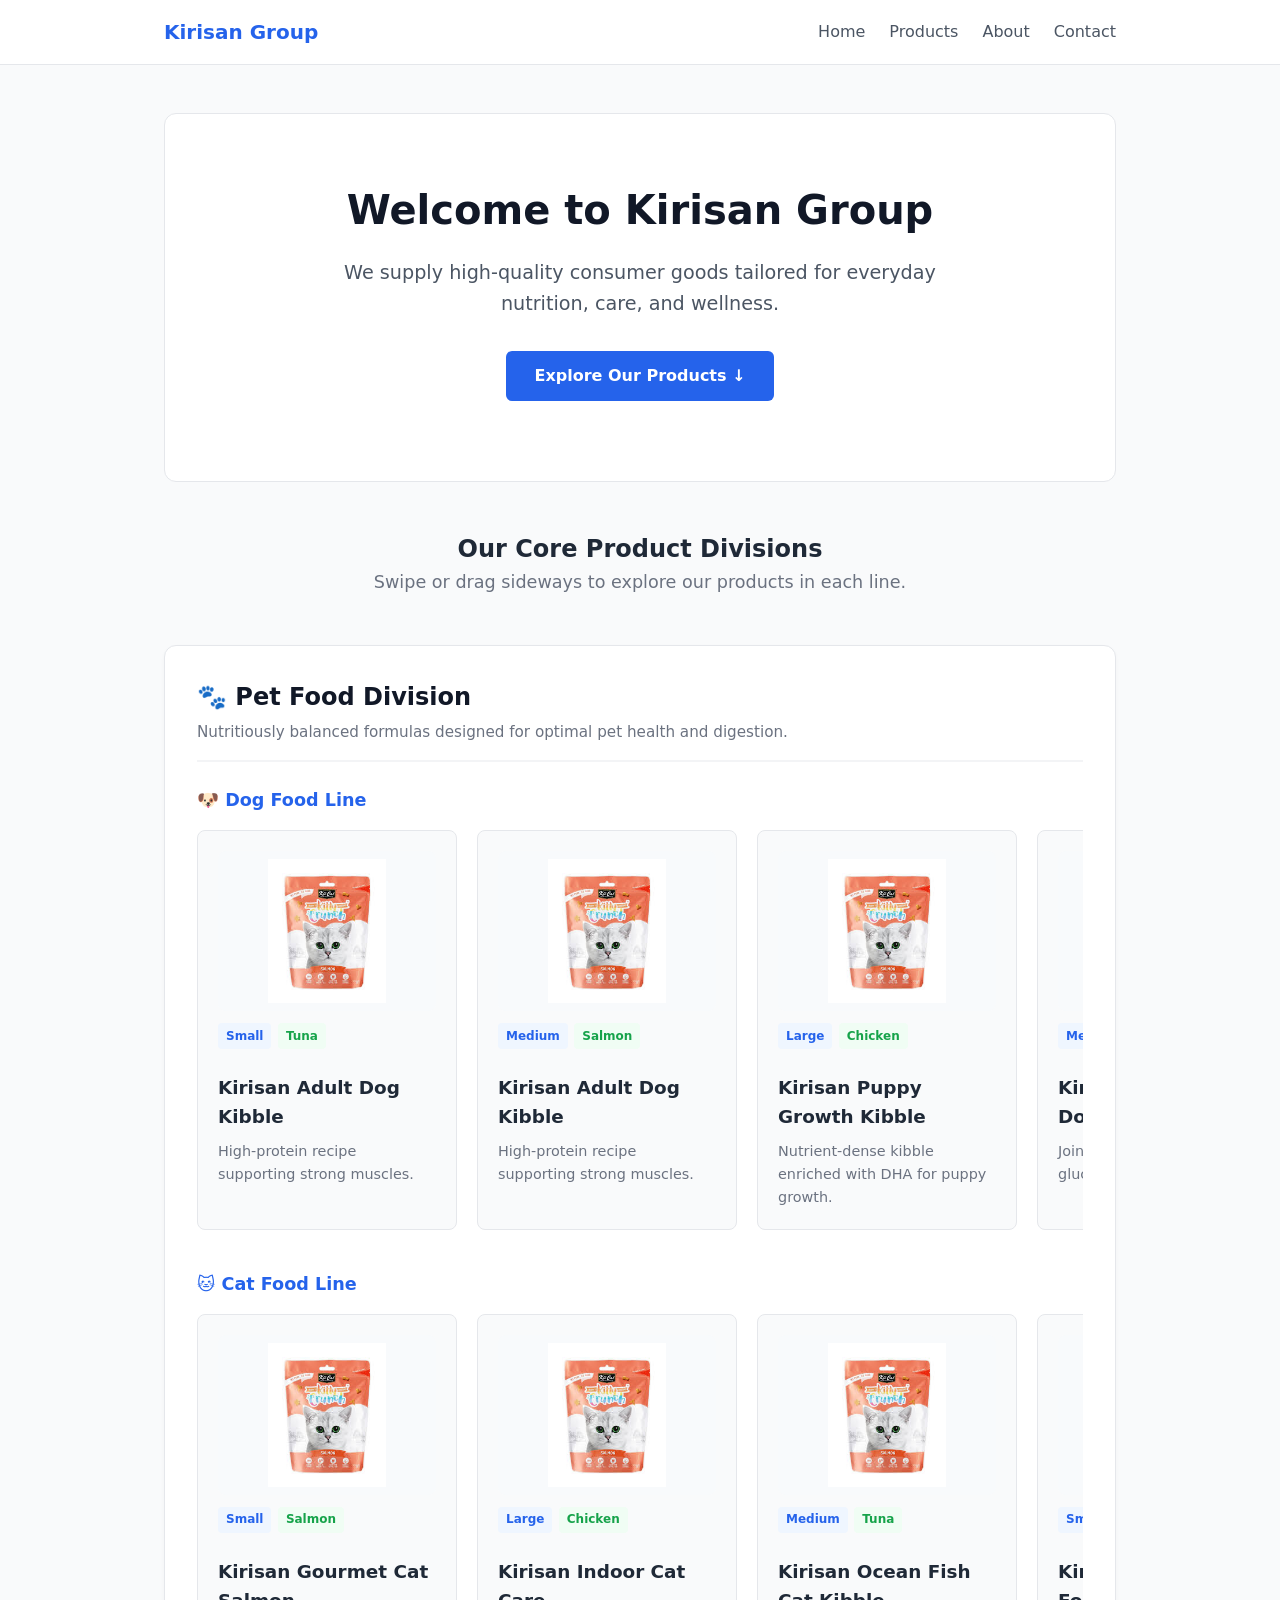
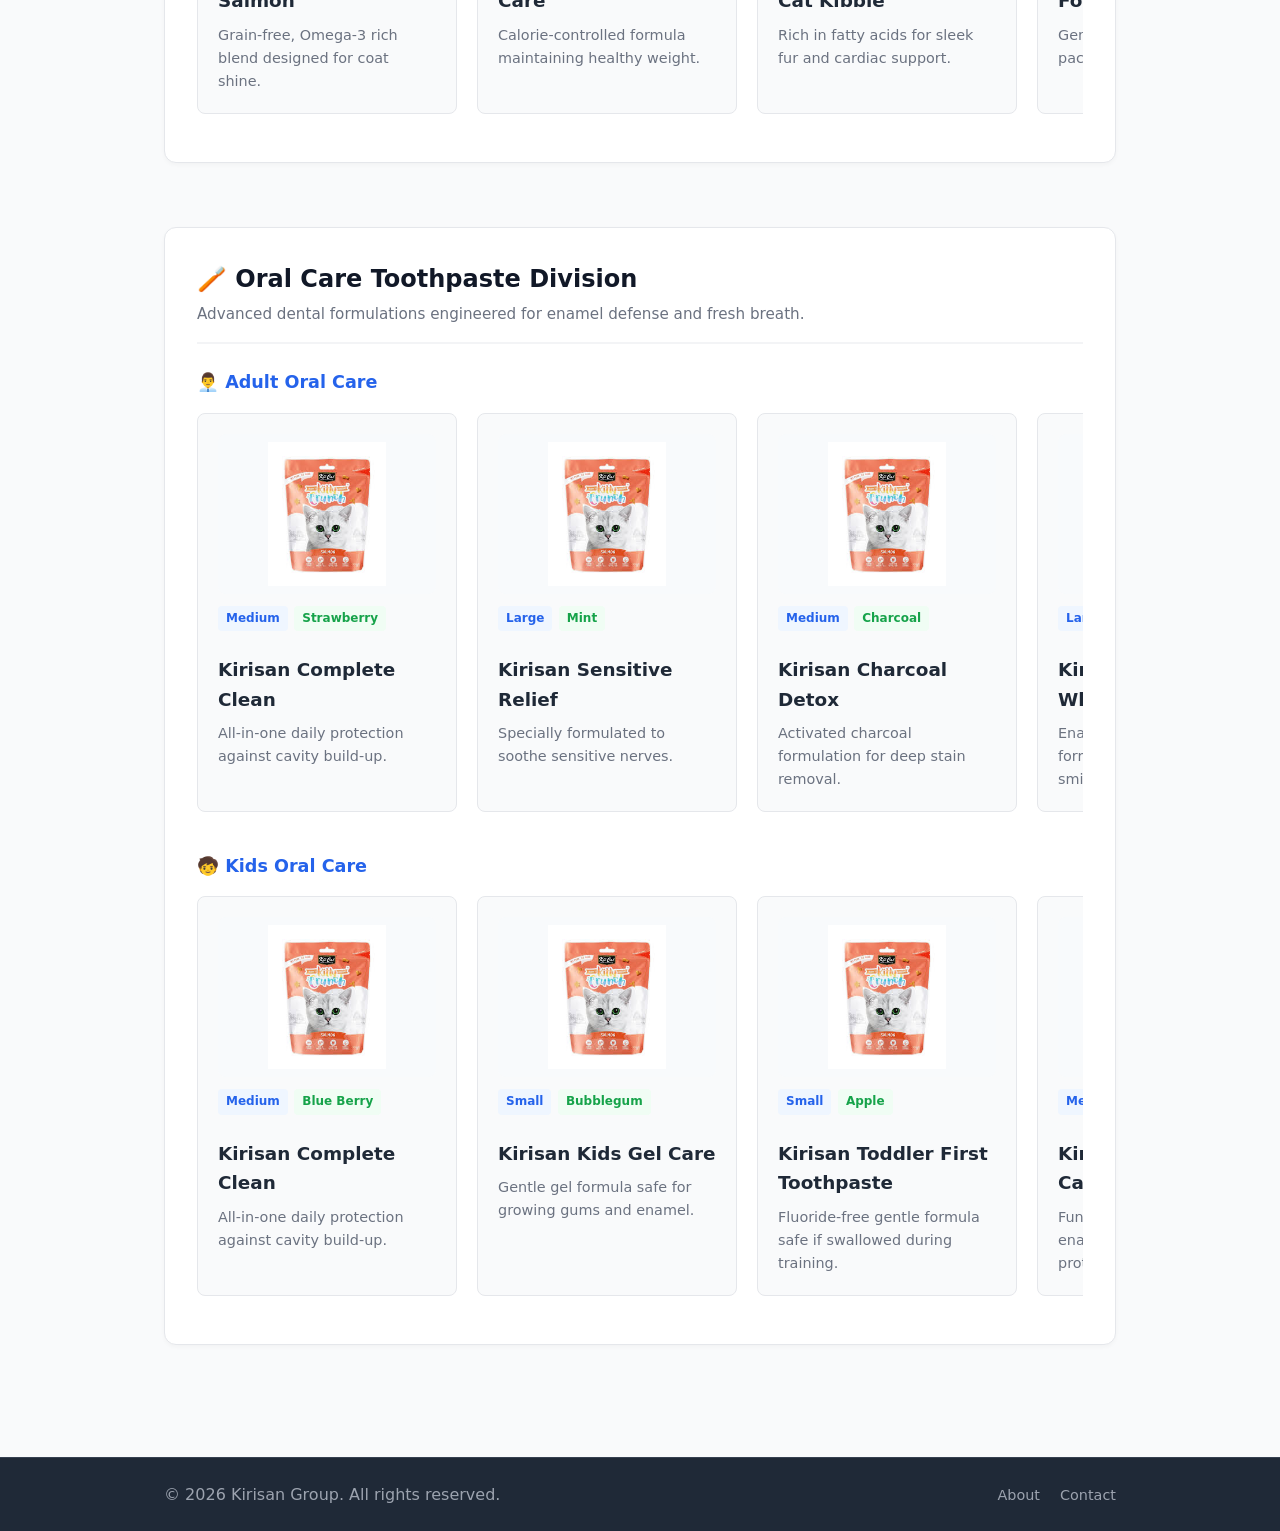
==== index.html @ 38ebc6d1 "first commit" ====
<!DOCTYPE html>
<html lang="en">
<head>
  <meta charset="UTF-8">
  <meta name="viewport" content="width=device-width, initial-scale=1.0">
  <title>Kirisan Group - Home & Products</title>
  <link rel="stylesheet" href="css/style.css">
  <script src="js/script.js" defer></script>
</head>
<body>
  <!-- Navbar Component -->
  <header class="site-header" id="navbar-component"></header>

  <main class="content">
    <!-- HERO SECTION -->
    <section id="home" class="hero-section">
      <h1>Welcome to Kirisan Group</h1>
      <p>We supply high-quality consumer goods tailored for everyday nutrition, care, and wellness.</p>
      <a href="#products" class="btn">Explore Our Products ↓</a>
    </section>

    <!-- PRODUCTS SECTION -->
    <section id="products" class="products-section">
      <div class="page-intro">
        <h2>Our Core Product Divisions</h2>
        <p>Swipe or drag sideways to explore our products in each line.</p>
      </div>

      <!-- DIVISION 1: PET FOOD -->
      <section class="product-category">
        <div class="category-header">
          <h2>🐾 Pet Food Division</h2>
          <p>Nutritiously balanced formulas designed for optimal pet health and digestion.</p>
        </div>

        <h3 class="subcategory-title">🐶 Dog Food Line</h3>
        <div class="product-grid scroll-x" id="dog-products"></div>

        <h3 class="subcategory-title">🐱 Cat Food Line</h3>
        <div class="product-grid scroll-x" id="cat-products"></div>
      </section>

      <!-- DIVISION 2: TOOTHPASTE -->
      <section class="product-category">
        <div class="category-header">
          <h2>🪥 Oral Care Toothpaste Division</h2>
          <p>Advanced dental formulations engineered for enamel defense and fresh breath.</p>
        </div>

        <h3 class="subcategory-title">👨‍💼 Adult Oral Care</h3>
        <div class="product-grid scroll-x" id="adult-toothpaste-products"></div>

        <h3 class="subcategory-title">🧒 Kids Oral Care</h3>
        <div class="product-grid scroll-x" id="child-toothpaste-products"></div>
      </section>
    </section>
  </main>

  <!-- Footer Component -->
  <footer class="site-footer" id="footer-component"></footer>
</body>
</html>
---- css/style.css ----
/* --- GLOBAL RESETS & LAYOUT --- */
* {
  box-sizing: border-box;
  margin: 0;
  padding: 0;
}

body {
  font-family: system-ui, -apple-system, BlinkMacSystemFont, 'Segoe UI', Roboto, sans-serif;
  line-height: 1.6;
  color: #1f2937;
  background-color: #f9fafb;
  display: flex;
  flex-direction: column;
  min-height: 100vh;
}

.content {
  flex: 1;
  max-width: 1000px;
  width: 100%;
  margin: 0 auto;
  padding: 3rem 1.5rem;
}

/* --- HEADER & NAVBAR --- */
.site-header {
  background-color: #ffffff;
  border-bottom: 1px solid #e5e7eb;
  position: sticky;
  top: 0;
  z-index: 1000;
}

.navbar {
  max-width: 1000px;
  margin: 0 auto;
  display: flex;
  justify-content: space-between;
  align-items: center;
  padding: 1rem 1.5rem;
  position: relative;
}

.logo {
  font-size: 1.25rem;
  font-weight: 700;
  color: #2563eb;
  text-decoration: none;
}

.nav-links {
  display: flex;
  list-style: none;
  gap: 1.5rem;
}

.nav-links a {
  text-decoration: none;
  color: #4b5563;
  font-weight: 500;
  transition: color 0.2s;
}

.nav-links a:hover,
.nav-links a.active {
  color: #2563eb;
}

.mobile-toggle {
  display: none;
  background: none;
  border: none;
  font-size: 1.5rem;
  cursor: pointer;
}

/* --- PAGE INTRO --- */
.page-intro {
  text-align: center;
  margin-bottom: 3rem;
}

.page-intro h1 {
  font-size: 2.25rem;
  margin-bottom: 0.5rem;
  color: #111827;
}

.page-intro p {
  color: #6b7280;
  font-size: 1.1rem;
}

/* --- SEPARATE PRODUCT SECTIONS --- */
.product-category {
  margin-bottom: 4rem;
  background: #ffffff;
  border: 1px solid #e5e7eb;
  border-radius: 12px;
  padding: 2rem;
  box-shadow: 0 2px 4px rgba(0, 0, 0, 0.03);
}

.category-header {
  border-bottom: 2px solid #f3f4f6;
  padding-bottom: 1rem;
  margin-bottom: 1.5rem;
}

.category-header h2 {
  font-size: 1.5rem;
  color: #111827;
  margin-bottom: 0.25rem;
}

.category-header p {
  color: #6b7280;
  font-size: 0.95rem;
}

/* --- GRID INSIDE EACH SECTION --- */
.product-grid {
  display: grid;
  grid-template-columns: repeat(auto-fit, minmax(240px, 1fr));
  gap: 1.5rem;
}

.product-card {
  background-color: #f9fafb;
  border: 1px solid #e5e7eb;
  border-radius: 8px;
  padding: 1.5rem;
  transition: transform 0.2s, border-color 0.2s;
}

.product-card:hover {
  transform: translateY(-3px);
  border-color: #2563eb;
}

.badge {
  display: inline-block;
  background-color: #eff6ff;
  color: #2563eb;
  font-size: 0.75rem;
  font-weight: 600;
  padding: 0.2rem 0.5rem;
  border-radius: 4px;
  margin-bottom: 0.75rem;
}

.product-card h3 {
  font-size: 1.15rem;
  margin-bottom: 0.5rem;
  color: #1f2937;
}

.product-card p {
  color: #6b7280;
  font-size: 0.9rem;
}

/* --- FOOTER --- */
.site-footer {
  background-color: #1f2937;
  color: #9ca3af;
  padding: 1.5rem 0;
  border-top: 1px solid #374151;
}

.footer-container {
  max-width: 1000px;
  margin: 0 auto;
  padding: 0 1.5rem;
  display: flex;
  justify-content: space-between;
  align-items: center;
  flex-wrap: wrap;
  gap: 1rem;
}

.footer-links {
  display: flex;
  list-style: none;
  gap: 1.25rem;
}

.footer-links a {
  color: #9ca3af;
  text-decoration: none;
  font-size: 0.9rem;
  transition: color 0.2s;
}

.footer-links a:hover {
  color: #ffffff;
}

/* --- RESPONSIVE MEDIA QUERIES --- */
@media (max-width: 600px) {
  .mobile-toggle {
    display: block;
  }

  .nav-links {
    display: none;
    flex-direction: column;
    position: absolute;
    top: 100%;
    left: 0;
    width: 100%;
    background-color: #ffffff;
    padding: 1rem 1.5rem;
    border-bottom: 1px solid #e5e7eb;
  }

  .nav-links.active {
    display: flex;
  }

  .footer-container {
    flex-direction: column;
    text-align: center;
  }
}

/* Sub-category Title */
.subcategory-title {
  font-size: 1.1rem;
  color: #2563eb;
  margin: 1.5rem 0 1rem 0;
  display: flex;
  align-items: center;
  gap: 0.5rem;
}

/* Horizontal Side-Scrolling Container */
.product-grid.scroll-x {
  display: flex;
  overflow-x: auto;
  gap: 1.25rem;
  padding-bottom: 1rem; /* Space for scrollbar */
  scroll-snap-type: x mandatory;
  -webkit-overflow-scrolling: touch; /* Smooth inertia scrolling on iOS */
}

/* Fixed Width for Scrollable Cards */
.product-grid.scroll-x .product-card {
  flex: 0 0 260px; /* Prevents cards from shrinking */
  scroll-snap-align: start;
  background-color: #f9fafb;
  border: 1px solid #e5e7eb;
  border-radius: 8px;
  padding: 1.25rem;
  transition: border-color 0.2s, transform 0.2s;
}

.product-grid.scroll-x .product-card:hover {
  border-color: #2563eb;
  transform: translateY(-2px);
}

/* Custom Styled Scrollbar */
.product-grid.scroll-x::-webkit-scrollbar {
  height: 6px;
}

.product-grid.scroll-x::-webkit-scrollbar-track {
  background: #f1f5f9;
  border-radius: 10px;
}

.product-grid.scroll-x::-webkit-scrollbar-thumb {
  background: #cbd5e1;
  border-radius: 10px;
}

.product-grid.scroll-x::-webkit-scrollbar-thumb:hover {
  background: #94a3b8;
}

/* Indicate grab cursor on scrollable containers */
.product-grid.scroll-x {
  cursor: grab;
  user-select: none; /* Prevents text selection while dragging */
}

/* Change cursor and temporarily disable snap alignment while actively dragging */
.product-grid.scroll-x.dragging {
  cursor: grabbing;
  scroll-snap-type: none; /* Smooth drag feeling without fighting snap points */
  scroll-behavior: auto;
}

/* Enable Smooth Scrolling for #anchor links */
html {
  scroll-behavior: smooth;
}

/* Hero Section Styling */
.hero-section {
  text-align: center;
  padding: 4rem 1rem 5rem 1rem;
  background: #ffffff;
  border: 1px solid #e5e7eb;
  border-radius: 12px;
  margin-bottom: 3rem;
}

.hero-section h1 {
  font-size: 2.5rem;
  color: #111827;
  margin-bottom: 1rem;
}

.hero-section p {
  font-size: 1.2rem;
  color: #4b5563;
  max-width: 600px;
  margin: 0 auto 2rem auto;
}

.btn {
  display: inline-block;
  background-color: #2563eb;
  color: white;
  padding: 0.75rem 1.75rem;
  border-radius: 6px;
  text-decoration: none;
  font-weight: 600;
  transition: background-color 0.2s;
}

.btn:hover {
  background-color: #1d4ed8;
}

/* Card Boxes for About & Contact pages */
.about-card, .contact-info-card {
  background: #ffffff;
  border: 1px solid #e5e7eb;
  border-radius: 10px;
  padding: 2rem;
  max-width: 700px;
  margin: 0 auto;
}

/* Meta tag wrapper for size & flavour */
.meta-tags {
  display: flex;
  gap: 0.4rem;
  margin-bottom: 0.75rem;
}

.size-badge {
  background-color: #eff6ff;
  color: #2563eb;
  text-transform: capitalize;
}

.flavour-badge {
  background-color: #f0fdf4;
  color: #16a34a;
  text-transform: capitalize;
}

/* Product Image Card Styling */
.product-image {
  width: 100%;
  height: 160px;
  background-color: #f8fafc;
  border-radius: 8px;
  overflow: hidden;
  margin-bottom: 0.75rem;
  display: flex;
  align-items: center;
  justify-content: center;
}

.product-image img {
  width: 100%;
  height: 100%;
  object-fit: contain; /* Prevents stretching and crops nicely */
  padding: 0.5rem;
  transition: transform 0.2s ease;
}

.product-card:hover .product-image img {
  transform: scale(1.05); /* Smooth subtle zoom on card hover */
}
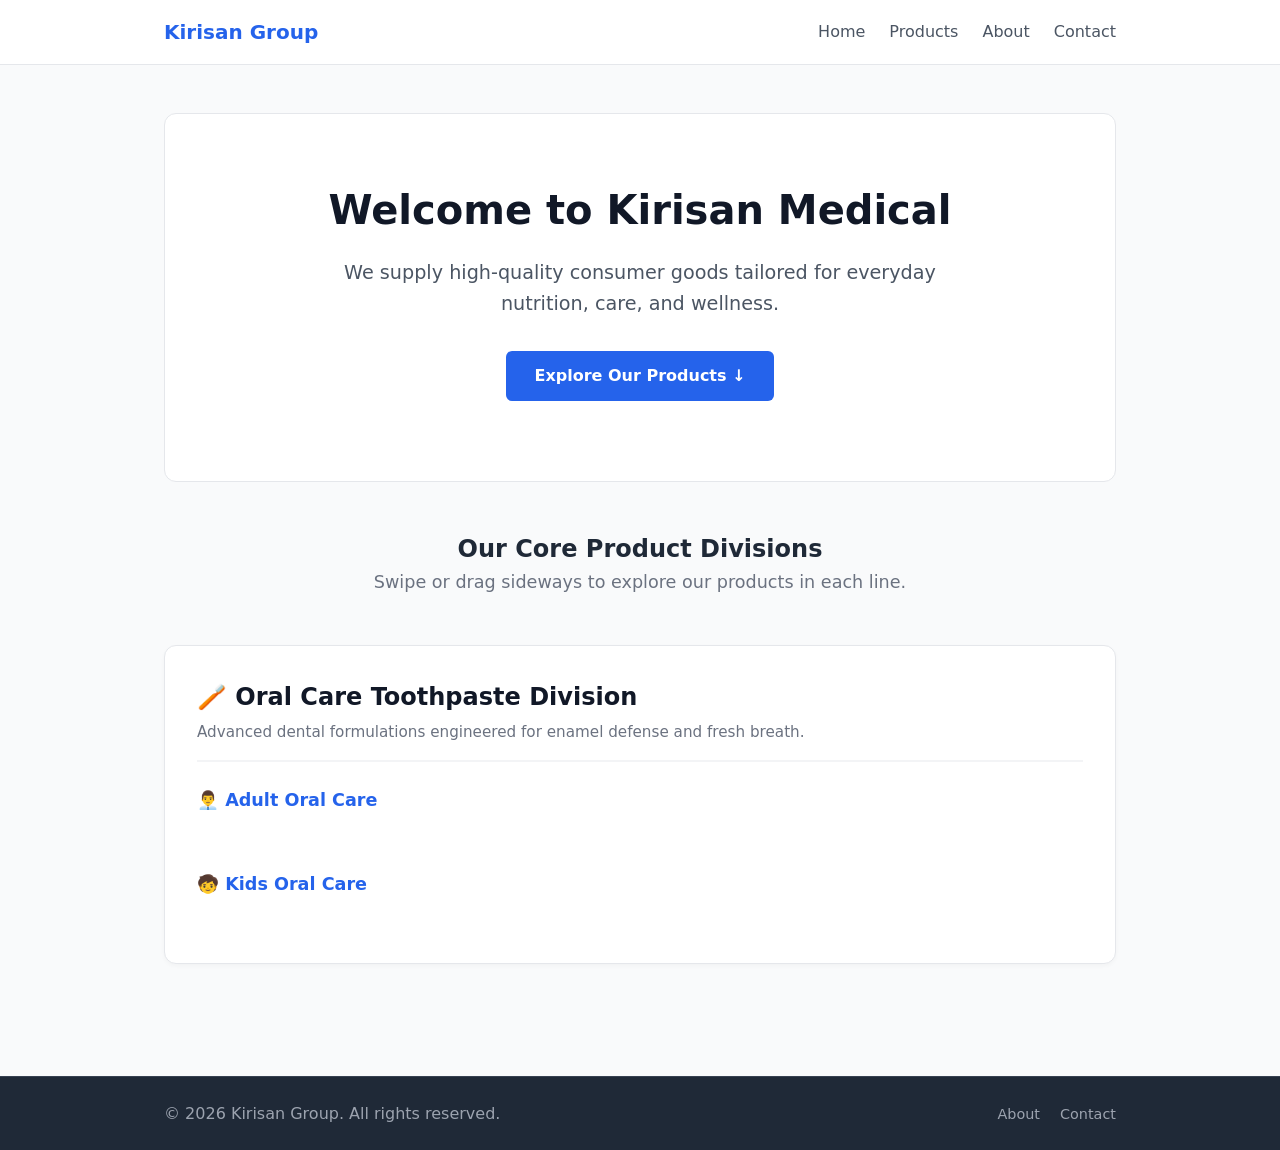
==== commit 3d8fac3f: "2" ====
--- a/index.html
+++ b/index.html
@@ -3,7 +3,7 @@
 <head>
   <meta charset="UTF-8">
   <meta name="viewport" content="width=device-width, initial-scale=1.0">
-  <title>Kirisan Group - Home & Products</title>
+  <title>Kirisan Medical - Home & Products</title>
   <link rel="stylesheet" href="css/style.css">
   <script src="js/script.js" defer></script>
 </head>
@@ -14,7 +14,7 @@
   <main class="content">
     <!-- HERO SECTION -->
     <section id="home" class="hero-section">
-      <h1>Welcome to Kirisan Group</h1>
+      <h1>Welcome to Kirisan Medical</h1>
       <p>We supply high-quality consumer goods tailored for everyday nutrition, care, and wellness.</p>
       <a href="#products" class="btn">Explore Our Products ↓</a>
     </section>
@@ -25,20 +25,6 @@
         <h2>Our Core Product Divisions</h2>
         <p>Swipe or drag sideways to explore our products in each line.</p>
       </div>
-
-      <!-- DIVISION 1: PET FOOD -->
-      <section class="product-category">
-        <div class="category-header">
-          <h2>🐾 Pet Food Division</h2>
-          <p>Nutritiously balanced formulas designed for optimal pet health and digestion.</p>
-        </div>
-
-        <h3 class="subcategory-title">🐶 Dog Food Line</h3>
-        <div class="product-grid scroll-x" id="dog-products"></div>
-
-        <h3 class="subcategory-title">🐱 Cat Food Line</h3>
-        <div class="product-grid scroll-x" id="cat-products"></div>
-      </section>
 
       <!-- DIVISION 2: TOOTHPASTE -->
       <section class="product-category">
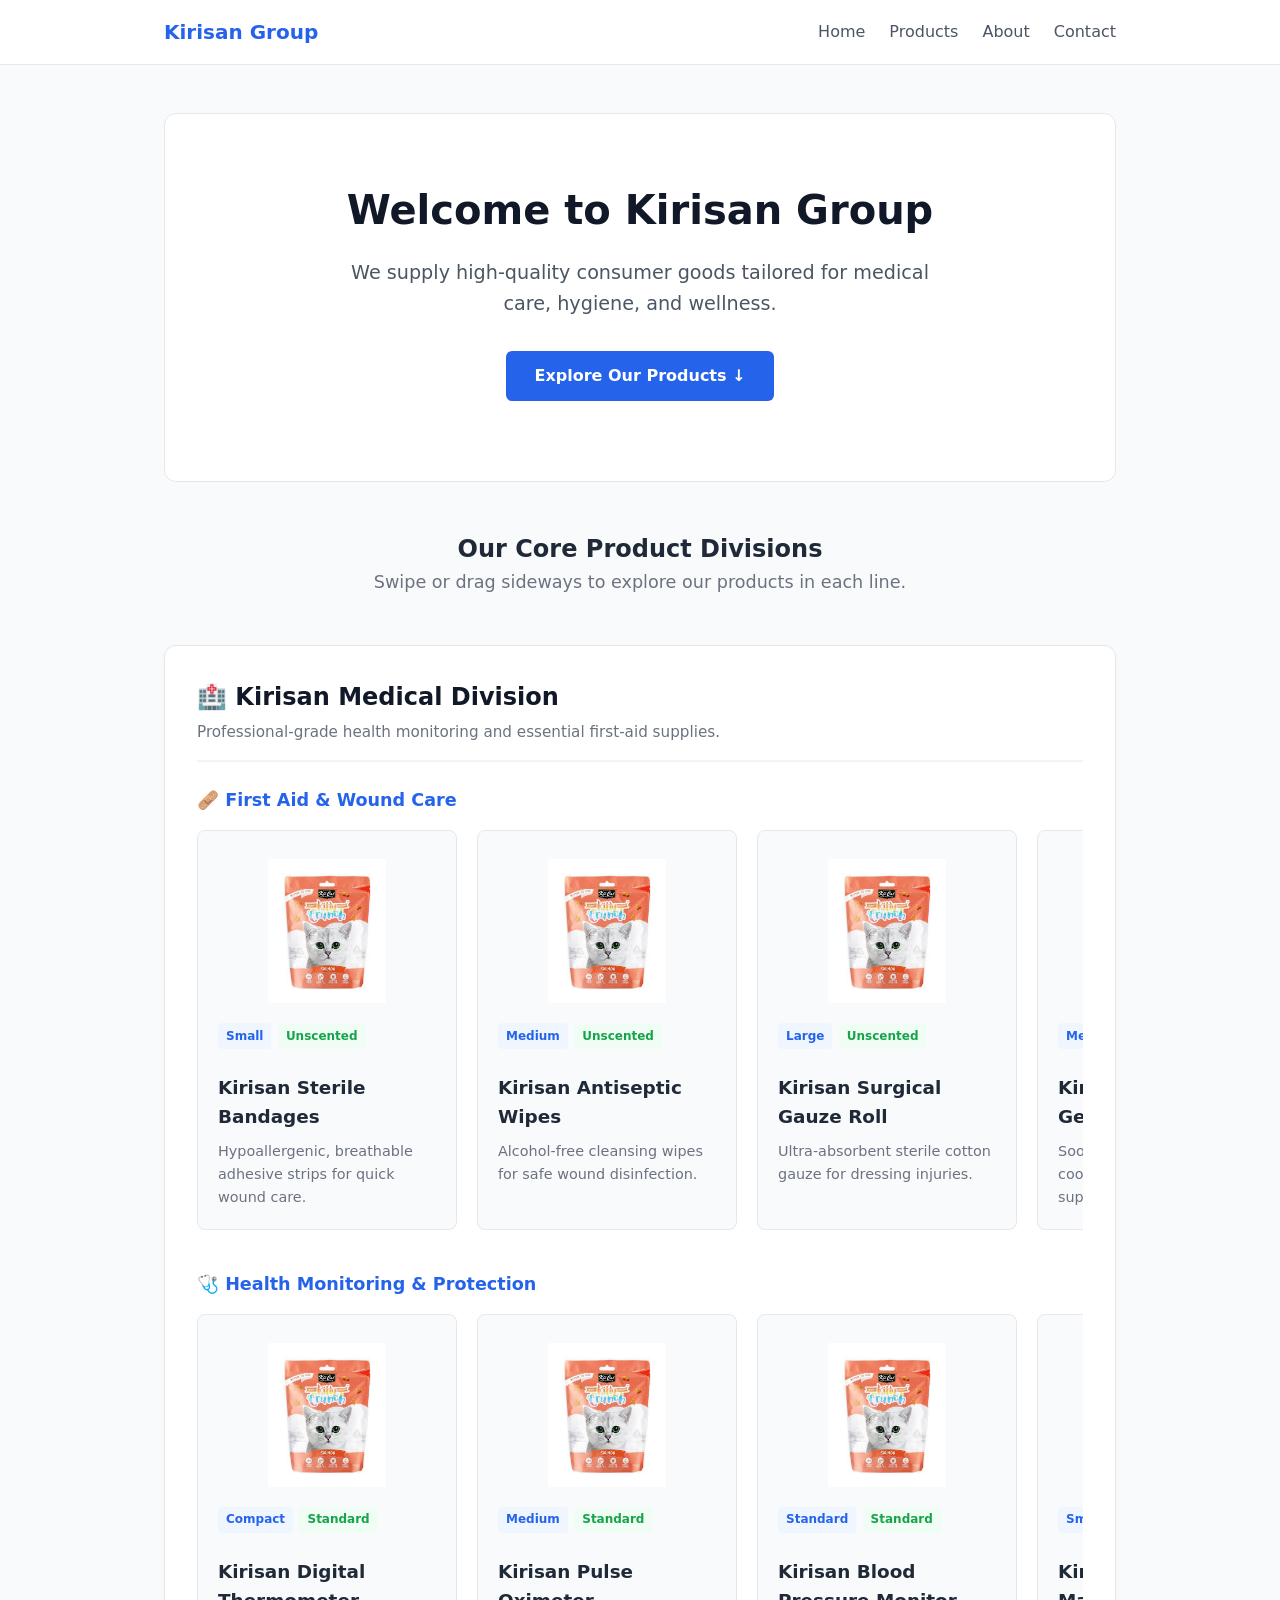
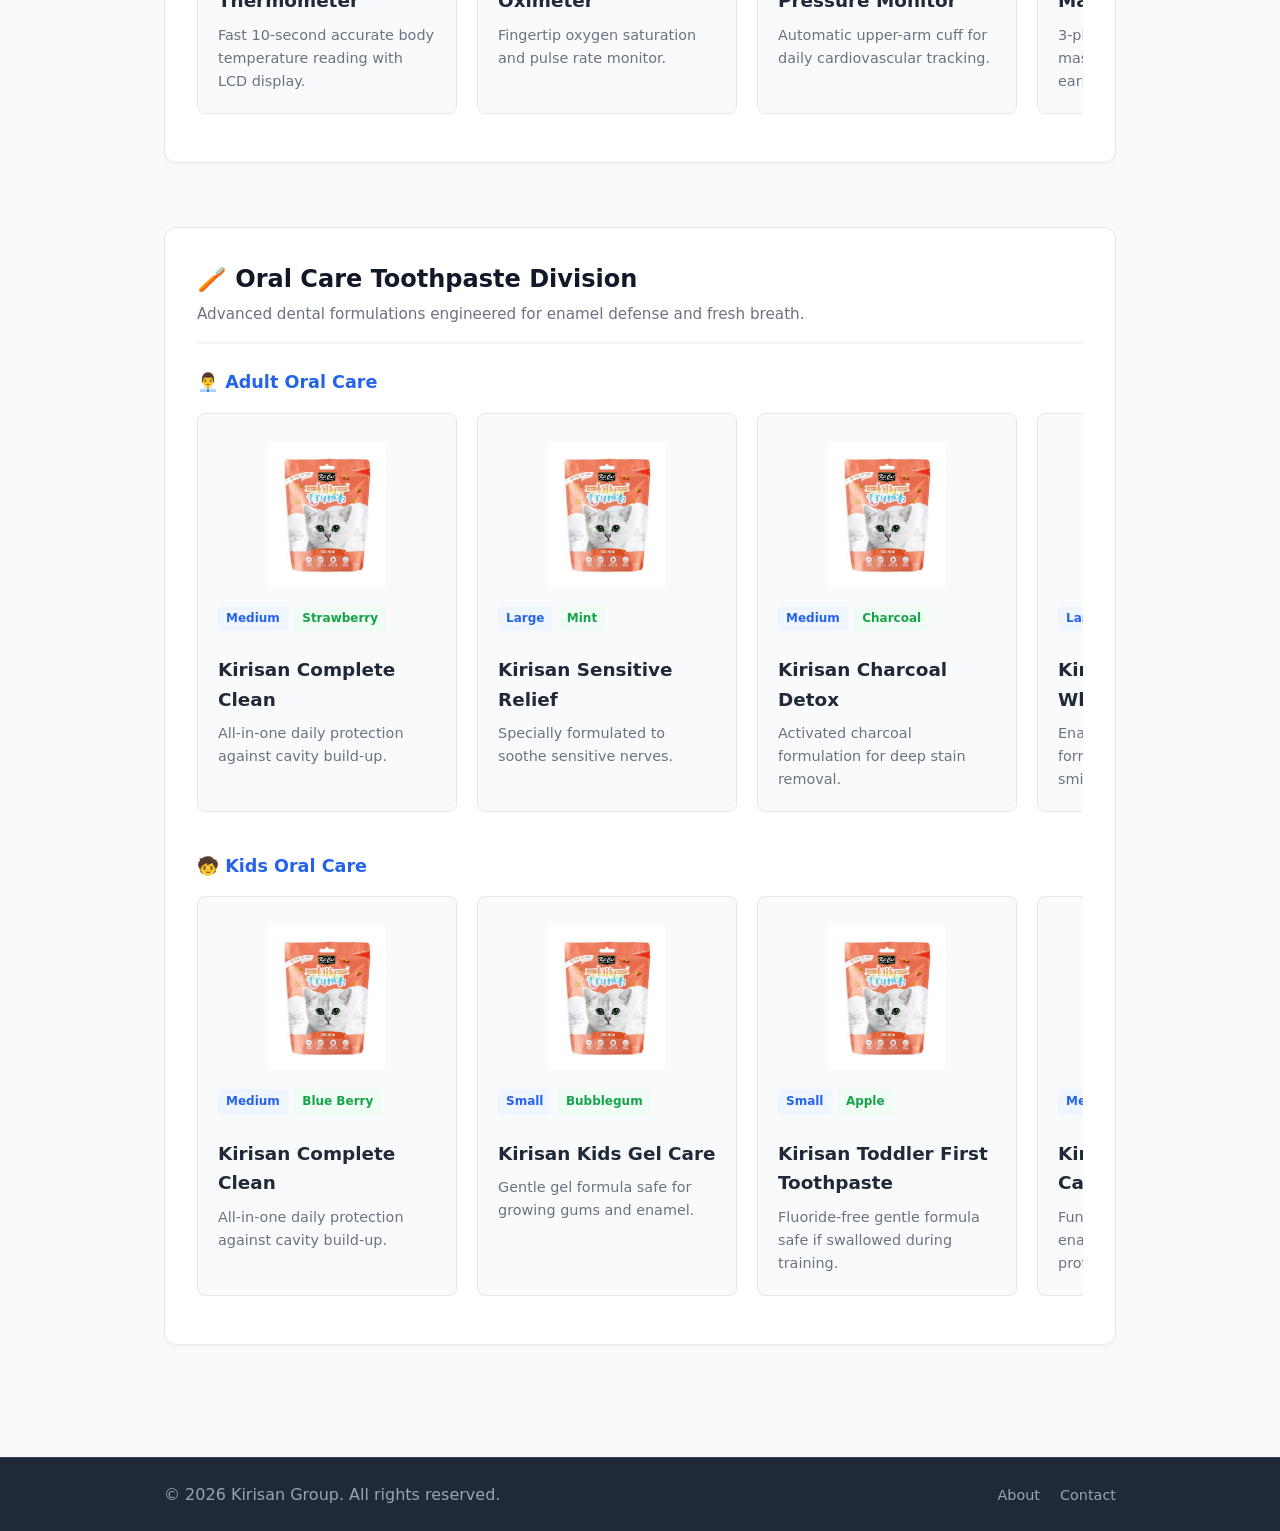
==== commit 6093166b: "deleted pet food section" ====
--- a/index.html
+++ b/index.html
@@ -3,7 +3,7 @@
 <head>
   <meta charset="UTF-8">
   <meta name="viewport" content="width=device-width, initial-scale=1.0">
-  <title>Kirisan Medical - Home & Products</title>
+  <title>Kirisan Group - Home & Products</title>
   <link rel="stylesheet" href="css/style.css">
   <script src="js/script.js" defer></script>
 </head>
@@ -14,8 +14,8 @@
   <main class="content">
     <!-- HERO SECTION -->
     <section id="home" class="hero-section">
-      <h1>Welcome to Kirisan Medical</h1>
-      <p>We supply high-quality consumer goods tailored for everyday nutrition, care, and wellness.</p>
+      <h1>Welcome to Kirisan Group</h1>
+      <p>We supply high-quality consumer goods tailored for medical care, hygiene, and wellness.</p>
       <a href="#products" class="btn">Explore Our Products ↓</a>
     </section>
 
@@ -25,6 +25,20 @@
         <h2>Our Core Product Divisions</h2>
         <p>Swipe or drag sideways to explore our products in each line.</p>
       </div>
+
+      <!-- DIVISION 1: KIRISAN MEDICAL -->
+      <section class="product-category">
+        <div class="category-header">
+          <h2>🏥 Kirisan Medical Division</h2>
+          <p>Professional-grade health monitoring and essential first-aid supplies.</p>
+        </div>
+
+        <h3 class="subcategory-title">🩹 First Aid & Wound Care</h3>
+        <div class="product-grid scroll-x" id="first-aid-products"></div>
+
+        <h3 class="subcategory-title">🩺 Health Monitoring & Protection</h3>
+        <div class="product-grid scroll-x" id="monitoring-products"></div>
+      </section>
 
       <!-- DIVISION 2: TOOTHPASTE -->
       <section class="product-category">
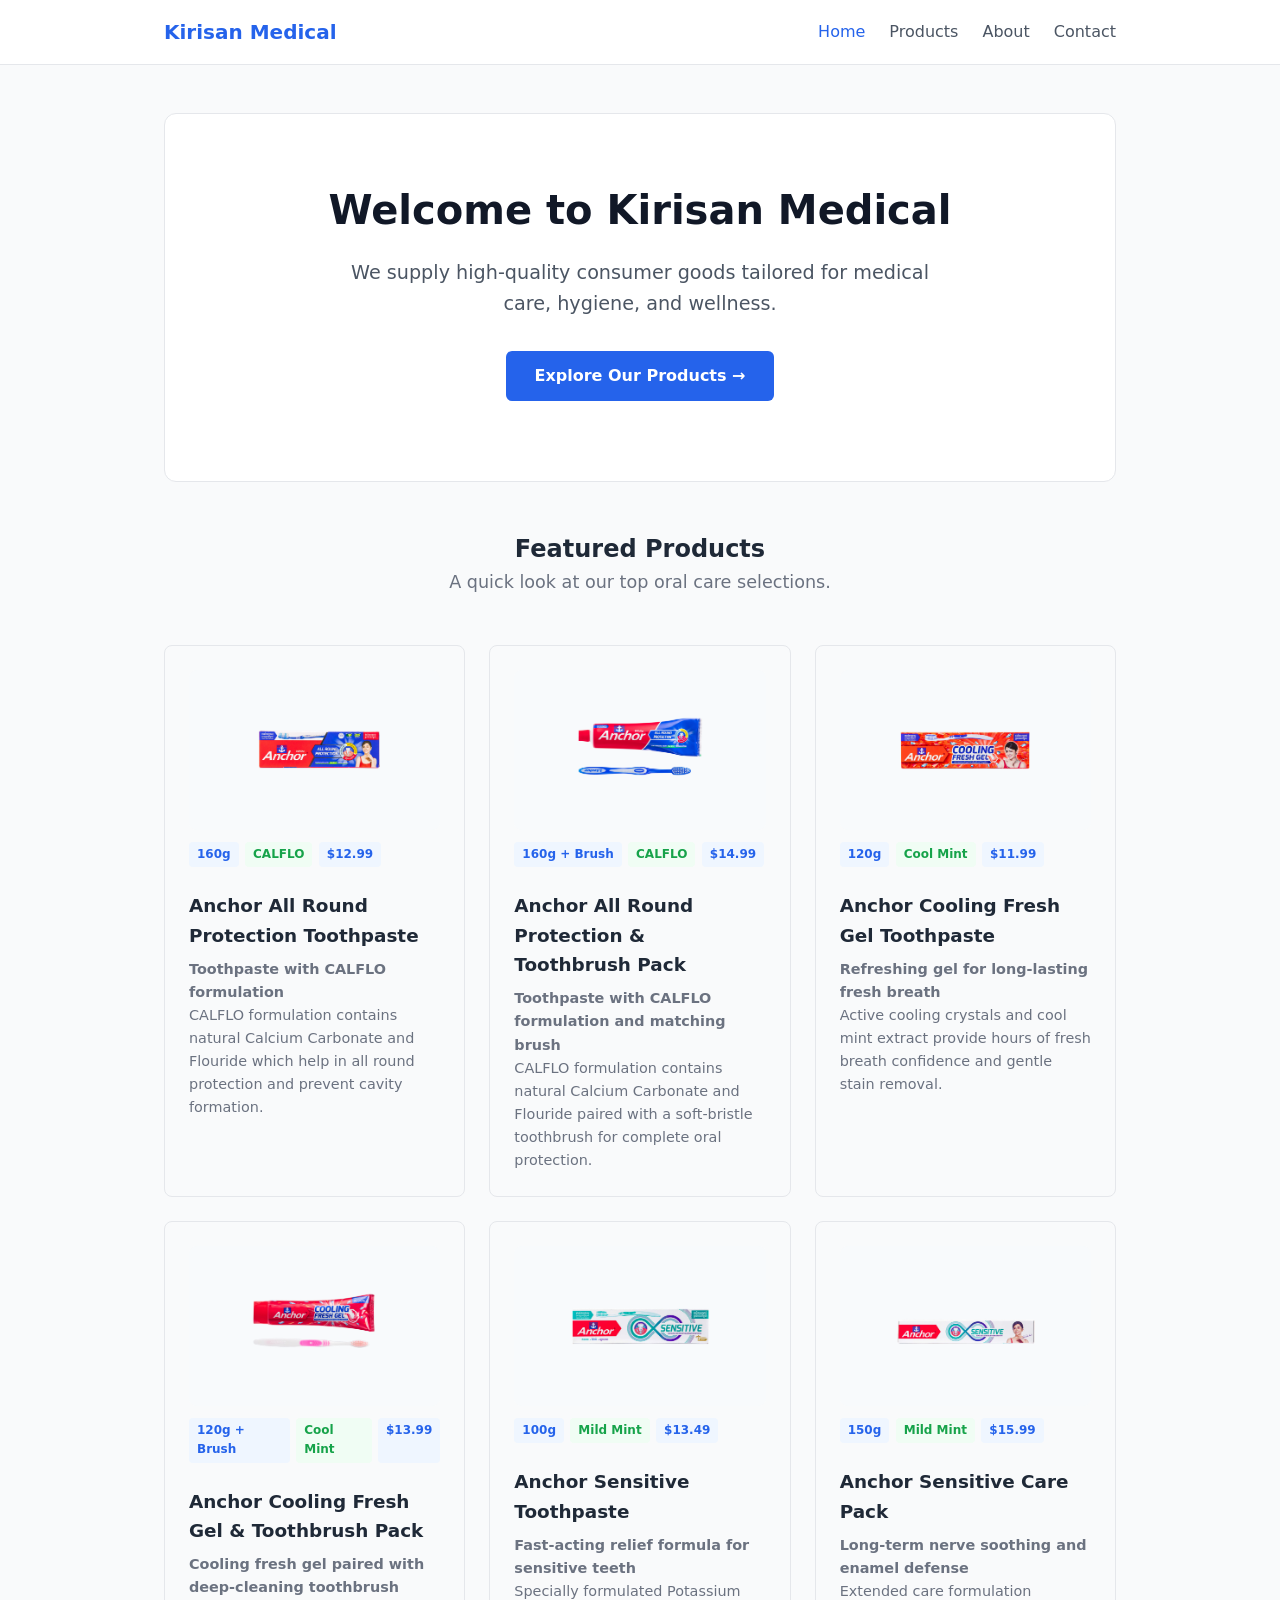
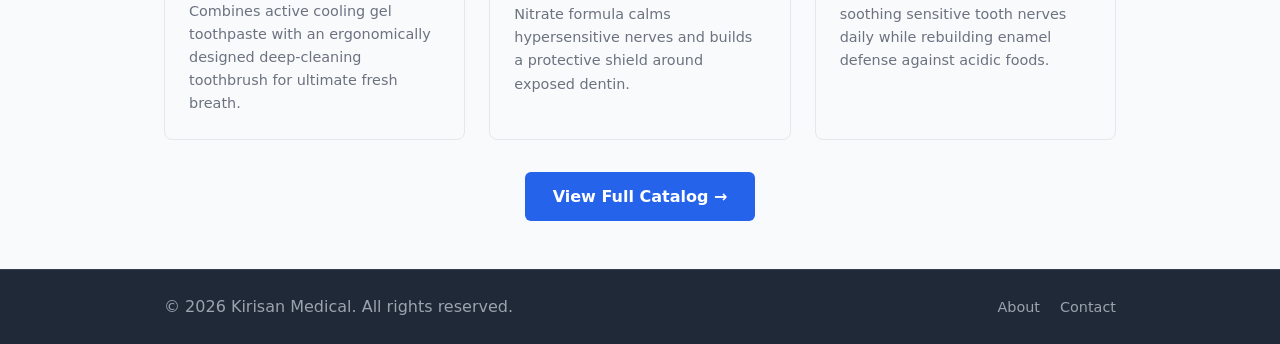
==== commit 2c2797a9: "no comments" ====
--- a/index.html
+++ b/index.html
@@ -3,7 +3,7 @@
 <head>
   <meta charset="UTF-8">
   <meta name="viewport" content="width=device-width, initial-scale=1.0">
-  <title>Kirisan Group - Home & Products</title>
+  <title>Kirisan Medical</title>
   <link rel="stylesheet" href="css/style.css">
   <script src="js/script.js" defer></script>
 </head>
@@ -14,45 +14,23 @@
   <main class="content">
     <!-- HERO SECTION -->
     <section id="home" class="hero-section">
-      <h1>Welcome to Kirisan Group</h1>
+      <h1>Welcome to Kirisan Medical</h1>
       <p>We supply high-quality consumer goods tailored for medical care, hygiene, and wellness.</p>
-      <a href="#products" class="btn">Explore Our Products ↓</a>
+      <a href="products.html" class="btn">Explore Our Products →</a>
     </section>
 
-    <!-- PRODUCTS SECTION -->
-    <section id="products" class="products-section">
+    <!-- FEATURED PRODUCTS SECTION (MAX 6) -->
+    <section class="products-section">
       <div class="page-intro">
-        <h2>Our Core Product Divisions</h2>
-        <p>Swipe or drag sideways to explore our products in each line.</p>
+        <h2>Featured Products</h2>
+        <p>A quick look at our top oral care selections.</p>
       </div>
 
-      <!-- DIVISION 1: KIRISAN MEDICAL -->
-      <section class="product-category">
-        <div class="category-header">
-          <h2>🏥 Kirisan Medical Division</h2>
-          <p>Professional-grade health monitoring and essential first-aid supplies.</p>
-        </div>
+      <div class="product-grid" id="featured-products"></div>
 
-        <h3 class="subcategory-title">🩹 First Aid & Wound Care</h3>
-        <div class="product-grid scroll-x" id="first-aid-products"></div>
-
-        <h3 class="subcategory-title">🩺 Health Monitoring & Protection</h3>
-        <div class="product-grid scroll-x" id="monitoring-products"></div>
-      </section>
-
-      <!-- DIVISION 2: TOOTHPASTE -->
-      <section class="product-category">
-        <div class="category-header">
-          <h2>🪥 Oral Care Toothpaste Division</h2>
-          <p>Advanced dental formulations engineered for enamel defense and fresh breath.</p>
-        </div>
-
-        <h3 class="subcategory-title">👨‍💼 Adult Oral Care</h3>
-        <div class="product-grid scroll-x" id="adult-toothpaste-products"></div>
-
-        <h3 class="subcategory-title">🧒 Kids Oral Care</h3>
-        <div class="product-grid scroll-x" id="child-toothpaste-products"></div>
-      </section>
+      <div style="text-align: center; margin-top: 2rem;">
+        <a href="products.html" class="btn">View Full Catalog →</a>
+      </div>
     </section>
   </main>
 
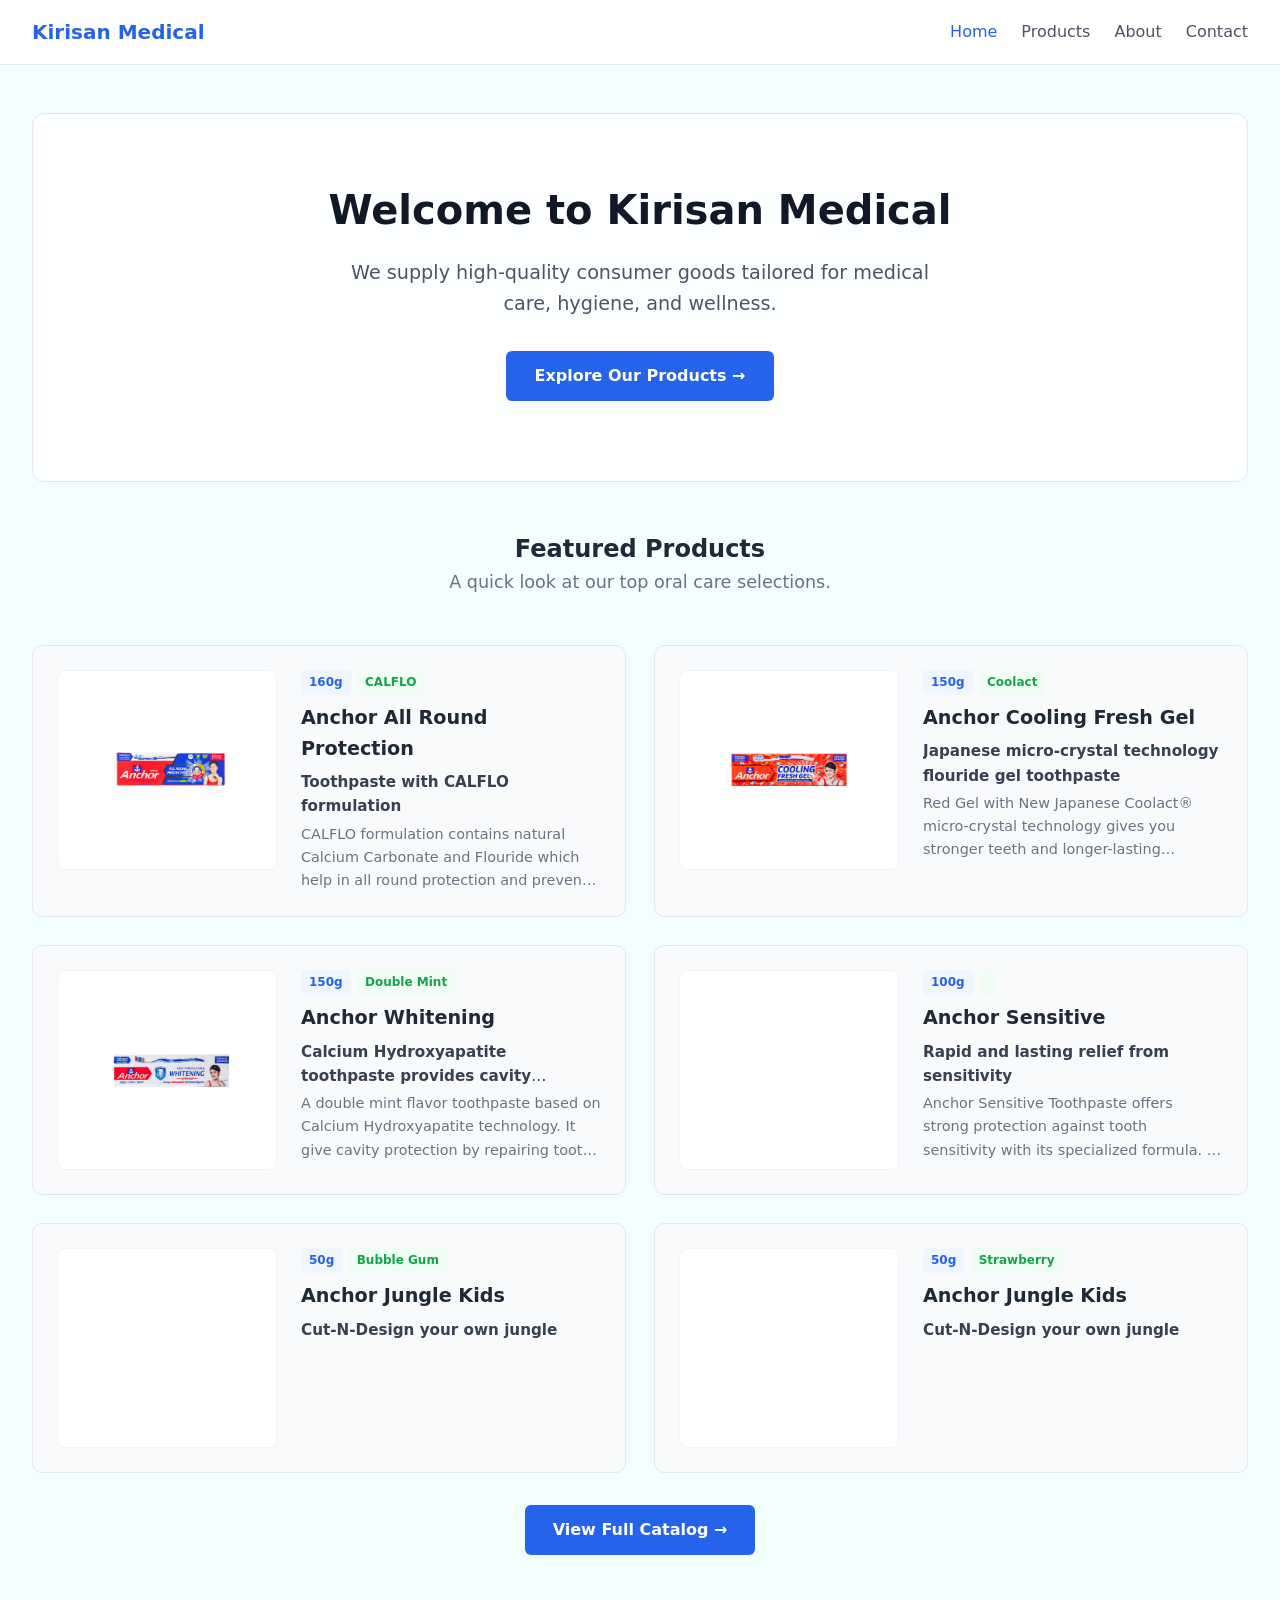
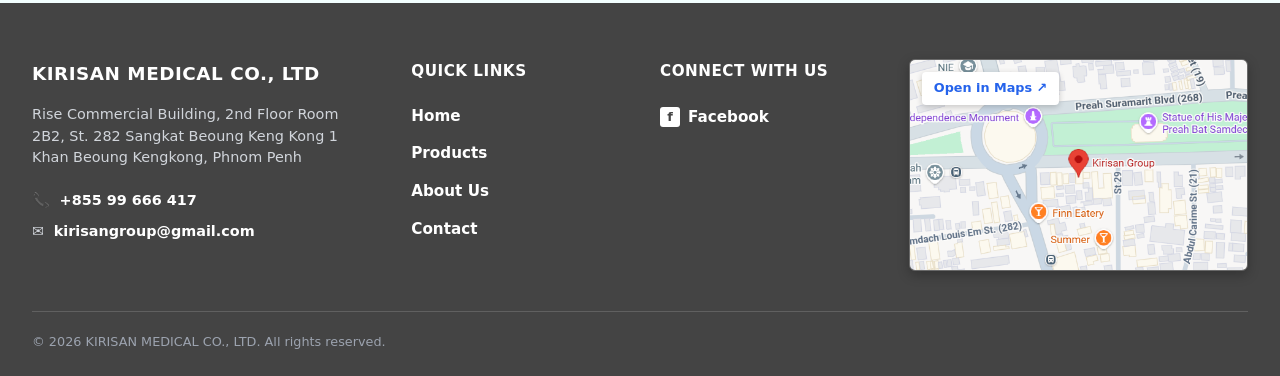
==== commit 6bb94c7c: "change product card, widen website and add more footer info" ====
--- a/index.html
+++ b/index.html
@@ -8,18 +8,15 @@
   <script src="js/script.js" defer></script>
 </head>
 <body>
-  <!-- Navbar Component -->
   <header class="site-header" id="navbar-component"></header>
 
   <main class="content">
-    <!-- HERO SECTION -->
     <section id="home" class="hero-section">
       <h1>Welcome to Kirisan Medical</h1>
       <p>We supply high-quality consumer goods tailored for medical care, hygiene, and wellness.</p>
       <a href="products.html" class="btn">Explore Our Products →</a>
     </section>
 
-    <!-- FEATURED PRODUCTS SECTION (MAX 6) -->
     <section class="products-section">
       <div class="page-intro">
         <h2>Featured Products</h2>
@@ -34,7 +31,6 @@
     </section>
   </main>
 
-  <!-- Footer Component -->
   <footer class="site-footer" id="footer-component"></footer>
 </body>
 </html>
--- a/css/style.css
+++ b/css/style.css
@@ -5,11 +5,15 @@
   padding: 0;
 }
 
+html {
+  scroll-behavior: smooth;
+}
+
 body {
   font-family: system-ui, -apple-system, BlinkMacSystemFont, 'Segoe UI', Roboto, sans-serif;
   line-height: 1.6;
   color: #1f2937;
-  background-color: #f9fafb;
+  background-color: #f2ffff;
   display: flex;
   flex-direction: column;
   min-height: 100vh;
@@ -17,10 +21,10 @@
 
 .content {
   flex: 1;
-  max-width: 1000px;
+  max-width: 1600px;
   width: 100%;
   margin: 0 auto;
-  padding: 3rem 1.5rem;
+  padding: 3rem 2rem;
 }
 
 /* --- HEADER & NAVBAR --- */
@@ -33,12 +37,12 @@
 }
 
 .navbar {
-  max-width: 1000px;
+  max-width: 1600px;
   margin: 0 auto;
   display: flex;
   justify-content: space-between;
   align-items: center;
-  padding: 1rem 1.5rem;
+  padding: 1rem 2rem;
   position: relative;
 }
 
@@ -75,7 +79,7 @@
   cursor: pointer;
 }
 
-/* --- PAGE INTRO --- */
+/* --- PAGE INTRO & HERO --- */
 .page-intro {
   text-align: center;
   margin-bottom: 3rem;
@@ -92,7 +96,93 @@
   font-size: 1.1rem;
 }
 
-/* --- SEPARATE PRODUCT SECTIONS --- */
+.hero-section {
+  text-align: center;
+  padding: 4rem 1rem 5rem 1rem;
+  background: #fcfeff;
+  border: 1px solid #e5e7eb;
+  border-radius: 12px;
+  margin-bottom: 3rem;
+}
+
+.hero-section h1 {
+  font-size: 2.5rem;
+  color: #111827;
+  margin-bottom: 1rem;
+}
+
+.hero-section p {
+  font-size: 1.2rem;
+  color: #4b5563;
+  max-width: 600px;
+  margin: 0 auto 2rem auto;
+}
+
+.btn {
+  display: inline-block;
+  background-color: #2563eb;
+  color: white;
+  padding: 0.75rem 1.75rem;
+  border-radius: 6px;
+  text-decoration: none;
+  font-weight: 600;
+  transition: background-color 0.2s;
+}
+
+.btn:hover {
+  background-color: #1d4ed8;
+}
+
+/* --- SEARCH & FILTER BAR --- */
+.filter-container {
+  display: flex;
+  flex-wrap: wrap;
+  gap: 1rem;
+  margin-bottom: 2rem;
+  align-items: center;
+}
+
+.filter-input {
+  flex: 1;
+  min-width: 260px;
+  padding: 0.75rem 1rem;
+  font-size: 0.95rem;
+  border: 1px solid #cbd5e1;
+  border-radius: 8px;
+  outline: none;
+  background-color: #ffffff;
+  transition: border-color 0.2s ease, box-shadow 0.2s ease;
+}
+
+.filter-input:focus {
+  border-color: #2563eb;
+  box-shadow: 0 0 0 3px rgba(37, 99, 235, 0.12);
+}
+
+.filter-select {
+  padding: 0.75rem 1rem;
+  font-size: 0.95rem;
+  border: 1px solid #cbd5e1;
+  border-radius: 8px;
+  background-color: #ffffff;
+  color: #1e293b;
+  cursor: pointer;
+  outline: none;
+  transition: border-color 0.2s ease;
+}
+
+.filter-select:focus {
+  border-color: #2563eb;
+}
+
+.no-results {
+  text-align: center;
+  padding: 3rem 1rem;
+  color: #64748b;
+  font-size: 1.1rem;
+}
+
+/* --- PRODUCT CATEGORY & SECTIONS --- */
 .product-category {
   margin-bottom: 4rem;
   background: #ffffff;
@@ -119,85 +209,442 @@
   font-size: 0.95rem;
 }
 
-/* --- GRID INSIDE EACH SECTION --- */
+.subcategory-title {
+  font-size: 1.1rem;
+  color: #2563eb;
+  margin: 1.5rem 0 1rem 0;
+  display: flex;
+  align-items: center;
+  gap: 0.5rem;
+}
+
+/* --- PRODUCT GRID & HORIZONTAL CARD LAYOUT --- */
 .product-grid {
   display: grid;
-  grid-template-columns: repeat(auto-fit, minmax(240px, 1fr));
-  gap: 1.5rem;
+  grid-template-columns: repeat(2, 1fr);
+  gap: 1.75rem;
 }
 
 .product-card {
   background-color: #f9fafb;
   border: 1px solid #e5e7eb;
-  border-radius: 8px;
+  border-radius: 10px;
   padding: 1.5rem;
-  transition: transform 0.2s, border-color 0.2s;
+  cursor: pointer;
+  display: flex;
+  flex-direction: row;
+  align-items: flex-start;
+  gap: 1.5rem;
+  width: 100%;
+  transition: transform 0.2s, border-color 0.2s, box-shadow 0.2s;
 }
 
 .product-card:hover {
   transform: translateY(-3px);
   border-color: #2563eb;
+  box-shadow: 0 4px 12px rgba(37, 99, 235, 0.08);
+}
+
+/* --- PRODUCT IMAGE & INFO CONTAINERS --- */
+.product-image {
+  flex: 0 0 220px;
+  height: 200px;
+  background-color: #ffffff;
+  border: 1px solid #f1f5f9;
+  border-radius: 8px;
+  overflow: hidden;
+  margin-bottom: 0;
+  display: flex;
+  align-items: center;
+  justify-content: center;
+  padding: 0.75rem;
+}
+
+.product-image img {
+  width: 100%;
+  height: 100%;
+  object-fit: contain;
+  transition: transform 0.2s ease;
+}
+
+.product-card:hover .product-image img {
+  transform: scale(1.05);
+}
+
+.product-info {
+  flex: 1;
+  display: flex;
+  flex-direction: column;
+  min-width: 0;
+}
+
+/* --- TEXT & TYPOGRAPHY CLAMPING --- */
+.product-card h3 {
+  font-size: 1.2rem;
+  margin-bottom: 0.35rem;
+  color: #1f2937;
+}
+
+.product-description {
+  color: #374151;
+  font-size: 0.95rem;
+  margin-bottom: 0.25rem;
+  display: -webkit-box;
+  -webkit-line-clamp: 2;
+  -webkit-box-orient: vertical;
+  overflow: hidden;
+  text-overflow: ellipsis;
+}
+
+.product-detail {
+  color: #6b7280;
+  font-size: 0.9rem;
+  display: -webkit-box;
+  -webkit-line-clamp: 3;
+  -webkit-box-orient: vertical;
+  overflow: hidden;
+  text-overflow: ellipsis;
+}
+
+/* --- META TAGS & BADGES --- */
+.meta-tags {
+  display: flex;
+  gap: 0.4rem;
+  margin-bottom: 0.5rem;
 }
 
 .badge {
   display: inline-block;
-  background-color: #eff6ff;
-  color: #2563eb;
   font-size: 0.75rem;
   font-weight: 600;
   padding: 0.2rem 0.5rem;
   border-radius: 4px;
-  margin-bottom: 0.75rem;
-}
-
-.product-card h3 {
+}
+
+.size-badge {
+  background-color: #eff6ff;
+  color: #2563eb;
+  text-transform: capitalize;
+}
+
+.flavour-badge {
+  background-color: #f0fdf4;
+  color: #16a34a;
+  text-transform: capitalize;
+}
+
+/* --- HORIZONTAL SIDE-SCROLLING CONTAINER --- */
+.product-grid.scroll-x {
+  display: flex;
+  overflow-x: auto;
+  gap: 1.25rem;
+  padding-bottom: 1rem;
+  scroll-snap-type: x mandatory;
+  -webkit-overflow-scrolling: touch;
+  cursor: grab;
+  user-select: none;
+}
+
+.product-grid.scroll-x .product-card {
+  flex: 0 0 360px;
+  scroll-snap-align: start;
+  background-color: #f9fafb;
+  border: 1px solid #e5e7eb;
+  border-radius: 8px;
+  padding: 1.25rem;
+  transition: border-color 0.2s, transform 0.2s;
+}
+
+.product-grid.scroll-x .product-card:hover {
+  border-color: #2563eb;
+  transform: translateY(-2px);
+}
+
+.product-grid.scroll-x::-webkit-scrollbar {
+  height: 6px;
+}
+
+.product-grid.scroll-x::-webkit-scrollbar-track {
+  background: #f1f5f9;
+  border-radius: 10px;
+}
+
+.product-grid.scroll-x::-webkit-scrollbar-thumb {
+  background: #cbd5e1;
+  border-radius: 10px;
+}
+
+.product-grid.scroll-x::-webkit-scrollbar-thumb:hover {
+  background: #94a3b8;
+}
+
+.product-grid.scroll-x.dragging {
+  cursor: grabbing;
+  scroll-snap-type: none;
+  scroll-behavior: auto;
+}
+
+/* --- LIGHTBOX POPUP MODAL --- */
+.modal {
+  display: none;
+  position: fixed;
+  z-index: 2000;
+  inset: 0;
+  background-color: rgba(0, 0, 0, 0.85);
+  justify-content: center;
+  align-items: center;
+  padding: 1.5rem;
+  backdrop-filter: blur(4px);
+  cursor: pointer;
+}
+
+.modal.active {
+  display: flex;
+}
+
+.modal-container {
+  display: flex;
+  flex-direction: column;
+  align-items: center;
+  max-width: 90%;
+  max-height: 90vh;
+  cursor: default;
+}
+
+.modal-content {
+  max-width: 100%;
+  max-height: 75vh;
+  object-fit: contain;
+  background-color: #ffffff;
+  padding: 1rem;
+  border-radius: 12px;
+  box-shadow: 0 10px 30px rgba(0, 0, 0, 0.5);
+  animation: modalPop 0.2s ease-out;
+}
+
+.modal-caption {
+  margin-top: 1rem;
+  color: #ffffff;
+  font-size: 1.1rem;
+  font-weight: 600;
+  text-align: center;
+}
+
+.modal-close {
+  position: absolute;
+  top: 1.2rem;
+  right: 1.8rem;
+  color: #ffffff;
+  font-size: 2.5rem;
+  font-weight: bold;
+  cursor: pointer;
+  z-index: 2001;
+  transition: color 0.2s;
+  line-height: 1;
+}
+
+.modal-close:hover {
+  color: #93c5fd;
+}
+
+@keyframes modalPop {
+  from {
+    transform: scale(0.9);
+    opacity: 0;
+  }
+  to {
+    transform: scale(1);
+    opacity: 1;
+  }
+}
+
+/* --- ABOUT & CONTACT CARDS --- */
+.about-card, 
+.contact-info-card {
+  background: #ffffff;
+  border: 1px solid #e5e7eb;
+  border-radius: 10px;
+  padding: 2rem;
+  max-width: 700px;
+  margin: 0 auto;
+}
+
+/* --- FOOTER REDESIGN --- */
+.site-footer {
+  background-color: #444444;
+  color: #e5e7eb;
+  padding: 3.5rem 0 1.5rem 0;
+  border-top: none;
+}
+
+.footer-container {
+  max-width: 1600px;
+  margin: 0 auto;
+  padding: 0 2rem;
+  display: flex;
+  flex-direction: column;
+  gap: 2.5rem;
+}
+
+.footer-grid {
+  display: grid;
+  grid-template-columns: 1.3fr 0.8fr 0.8fr 1.3fr;
+  gap: 2.5rem;
+  align-items: start;
+}
+
+.footer-brand {
+  color: #ffffff;
   font-size: 1.15rem;
+  font-weight: 700;
+  margin-bottom: 1rem;
+  letter-spacing: 0.5px;
+}
+
+.footer-col h4 {
+  color: #ffffff;
+  font-size: 0.95rem;
+  font-weight: 700;
+  margin-bottom: 1.25rem;
+  letter-spacing: 0.5px;
+  text-transform: uppercase;
+}
+
+.footer-address {
+  font-size: 0.9rem;
+  line-height: 1.5;
+  color: #d1d5db;
+  margin-bottom: 1.25rem;
+  max-width: 320px;
+}
+
+.footer-contact-item {
+  font-size: 0.9rem;
   margin-bottom: 0.5rem;
-  color: #1f2937;
-}
-
-.product-card p {
-  color: #6b7280;
-  font-size: 0.9rem;
-}
-
-/* --- FOOTER --- */
-.site-footer {
-  background-color: #1f2937;
+  display: flex;
+  align-items: center;
+  gap: 0.6rem;
+  color: #d1d5db;
+}
+
+.footer-contact-item a {
+  color: #ffffff;
+  text-decoration: none;
+  font-weight: 600;
+}
+
+.footer-contact-item a:hover {
+  text-decoration: underline;
+}
+
+.footer-links-list,
+.footer-social-list {
+  list-style: none;
+  padding: 0;
+  margin: 0;
+  display: flex;
+  flex-direction: column;
+  gap: 0.75rem;
+}
+
+.footer-links-list a,
+.footer-social-list a {
+  color: #ffffff;
+  text-decoration: none;
+  font-size: 0.95rem;
+  font-weight: 600;
+  transition: color 0.2s;
+  display: inline-flex;
+  align-items: center;
+  gap: 0.5rem;
+}
+
+.footer-links-list a:hover,
+.footer-social-list a:hover {
+  color: #93c5fd;
+}
+
+.social-icon {
+  font-weight: bold;
+  background: #ffffff;
+  color: #444444;
+  width: 20px;
+  height: 20px;
+  border-radius: 3px;
+  display: inline-flex;
+  align-items: center;
+  justify-content: center;
+  font-size: 0.8rem;
+}
+
+.map-col {
+  display: flex;
+  justify-content: flex-end;
+}
+
+.map-link {
+  position: relative;
+  display: block;
+  width: 100%;
+  max-width: 380px;
+  border-radius: 6px;
+  overflow: hidden;
+  border: 1px solid rgba(255, 255, 255, 0.2);
+  box-shadow: 0 4px 12px rgba(0, 0, 0, 0.25);
+  transition: transform 0.2s ease, box-shadow 0.2s ease;
+}
+
+.map-link:hover {
+  transform: translateY(-2px);
+  box-shadow: 0 6px 16px rgba(0, 0, 0, 0.35);
+}
+
+.footer-map-img {
+  width: 100%;
+  height: 210px;
+  object-fit: cover;
+  display: block;
+}
+
+.map-overlay-btn {
+  position: absolute;
+  top: 12px;
+  left: 12px;
+  background: #ffffff;
+  color: #2563eb;
+  font-size: 0.8rem;
+  font-weight: 700;
+  padding: 0.4rem 0.75rem;
+  border-radius: 4px;
+  box-shadow: 0 2px 6px rgba(0, 0, 0, 0.2);
+}
+
+.footer-bottom {
+  border-top: 1px solid rgba(255, 255, 255, 0.15);
+  padding-top: 1.25rem;
+  font-size: 0.8rem;
   color: #9ca3af;
-  padding: 1.5rem 0;
-  border-top: 1px solid #374151;
-}
-
-.footer-container {
-  max-width: 1000px;
-  margin: 0 auto;
-  padding: 0 1.5rem;
-  display: flex;
-  justify-content: space-between;
-  align-items: center;
-  flex-wrap: wrap;
-  gap: 1rem;
-}
-
-.footer-links {
-  display: flex;
-  list-style: none;
-  gap: 1.25rem;
-}
-
-.footer-links a {
-  color: #9ca3af;
-  text-decoration: none;
-  font-size: 0.9rem;
-  transition: color 0.2s;
-}
-
-.footer-links a:hover {
-  color: #ffffff;
 }
 
 /* --- RESPONSIVE MEDIA QUERIES --- */
+@media (max-width: 1024px) {
+  .footer-grid {
+    grid-template-columns: repeat(2, 1fr);
+    gap: 2rem;
+  }
+
+  .map-col {
+    justify-content: flex-start;
+  }
+}
+
+@media (max-width: 850px) {
+  .product-grid {
+    grid-template-columns: 1fr;
+    gap: 1.25rem;
+  }
+}
+
 @media (max-width: 600px) {
   .mobile-toggle {
     display: block;
@@ -219,173 +666,24 @@
     display: flex;
   }
 
+  .footer-grid {
+    grid-template-columns: 1fr;
+    gap: 2rem;
+  }
+
   .footer-container {
-    flex-direction: column;
-    text-align: center;
-  }
-}
-
-/* Sub-category Title */
-.subcategory-title {
-  font-size: 1.1rem;
-  color: #2563eb;
-  margin: 1.5rem 0 1rem 0;
-  display: flex;
-  align-items: center;
-  gap: 0.5rem;
-}
-
-/* Horizontal Side-Scrolling Container */
-.product-grid.scroll-x {
-  display: flex;
-  overflow-x: auto;
-  gap: 1.25rem;
-  padding-bottom: 1rem; /* Space for scrollbar */
-  scroll-snap-type: x mandatory;
-  -webkit-overflow-scrolling: touch; /* Smooth inertia scrolling on iOS */
-}
-
-/* Fixed Width for Scrollable Cards */
-.product-grid.scroll-x .product-card {
-  flex: 0 0 260px; /* Prevents cards from shrinking */
-  scroll-snap-align: start;
-  background-color: #f9fafb;
-  border: 1px solid #e5e7eb;
-  border-radius: 8px;
-  padding: 1.25rem;
-  transition: border-color 0.2s, transform 0.2s;
-}
-
-.product-grid.scroll-x .product-card:hover {
-  border-color: #2563eb;
-  transform: translateY(-2px);
-}
-
-/* Custom Styled Scrollbar */
-.product-grid.scroll-x::-webkit-scrollbar {
-  height: 6px;
-}
-
-.product-grid.scroll-x::-webkit-scrollbar-track {
-  background: #f1f5f9;
-  border-radius: 10px;
-}
-
-.product-grid.scroll-x::-webkit-scrollbar-thumb {
-  background: #cbd5e1;
-  border-radius: 10px;
-}
-
-.product-grid.scroll-x::-webkit-scrollbar-thumb:hover {
-  background: #94a3b8;
-}
-
-/* Indicate grab cursor on scrollable containers */
-.product-grid.scroll-x {
-  cursor: grab;
-  user-select: none; /* Prevents text selection while dragging */
-}
-
-/* Change cursor and temporarily disable snap alignment while actively dragging */
-.product-grid.scroll-x.dragging {
-  cursor: grabbing;
-  scroll-snap-type: none; /* Smooth drag feeling without fighting snap points */
-  scroll-behavior: auto;
-}
-
-/* Enable Smooth Scrolling for #anchor links */
-html {
-  scroll-behavior: smooth;
-}
-
-/* Hero Section Styling */
-.hero-section {
-  text-align: center;
-  padding: 4rem 1rem 5rem 1rem;
-  background: #ffffff;
-  border: 1px solid #e5e7eb;
-  border-radius: 12px;
-  margin-bottom: 3rem;
-}
-
-.hero-section h1 {
-  font-size: 2.5rem;
-  color: #111827;
-  margin-bottom: 1rem;
-}
-
-.hero-section p {
-  font-size: 1.2rem;
-  color: #4b5563;
-  max-width: 600px;
-  margin: 0 auto 2rem auto;
-}
-
-.btn {
-  display: inline-block;
-  background-color: #2563eb;
-  color: white;
-  padding: 0.75rem 1.75rem;
-  border-radius: 6px;
-  text-decoration: none;
-  font-weight: 600;
-  transition: background-color 0.2s;
-}
-
-.btn:hover {
-  background-color: #1d4ed8;
-}
-
-/* Card Boxes for About & Contact pages */
-.about-card, .contact-info-card {
-  background: #ffffff;
-  border: 1px solid #e5e7eb;
-  border-radius: 10px;
-  padding: 2rem;
-  max-width: 700px;
-  margin: 0 auto;
-}
-
-/* Meta tag wrapper for size & flavour */
-.meta-tags {
-  display: flex;
-  gap: 0.4rem;
-  margin-bottom: 0.75rem;
-}
-
-.size-badge {
-  background-color: #eff6ff;
-  color: #2563eb;
-  text-transform: capitalize;
-}
-
-.flavour-badge {
-  background-color: #f0fdf4;
-  color: #16a34a;
-  text-transform: capitalize;
-}
-
-/* Product Image Card Styling */
-.product-image {
-  width: 100%;
-  height: 160px;
-  background-color: #f8fafc;
-  border-radius: 8px;
-  overflow: hidden;
-  margin-bottom: 0.75rem;
-  display: flex;
-  align-items: center;
-  justify-content: center;
-}
-
-.product-image img {
-  width: 100%;
-  height: 100%;
-  object-fit: contain; /* Prevents stretching and crops nicely */
-  padding: 0.5rem;
-  transition: transform 0.2s ease;
-}
-
-.product-card:hover .product-image img {
-  transform: scale(1.05); /* Smooth subtle zoom on card hover */
+    text-align: left;
+  }
+}
+
+@media (max-width: 480px) {
+  .product-card {
+    padding: 1rem;
+    gap: 1rem;
+  }
+
+  .product-image {
+    flex: 0 0 120px;
+    height: 120px;
+  }
 }
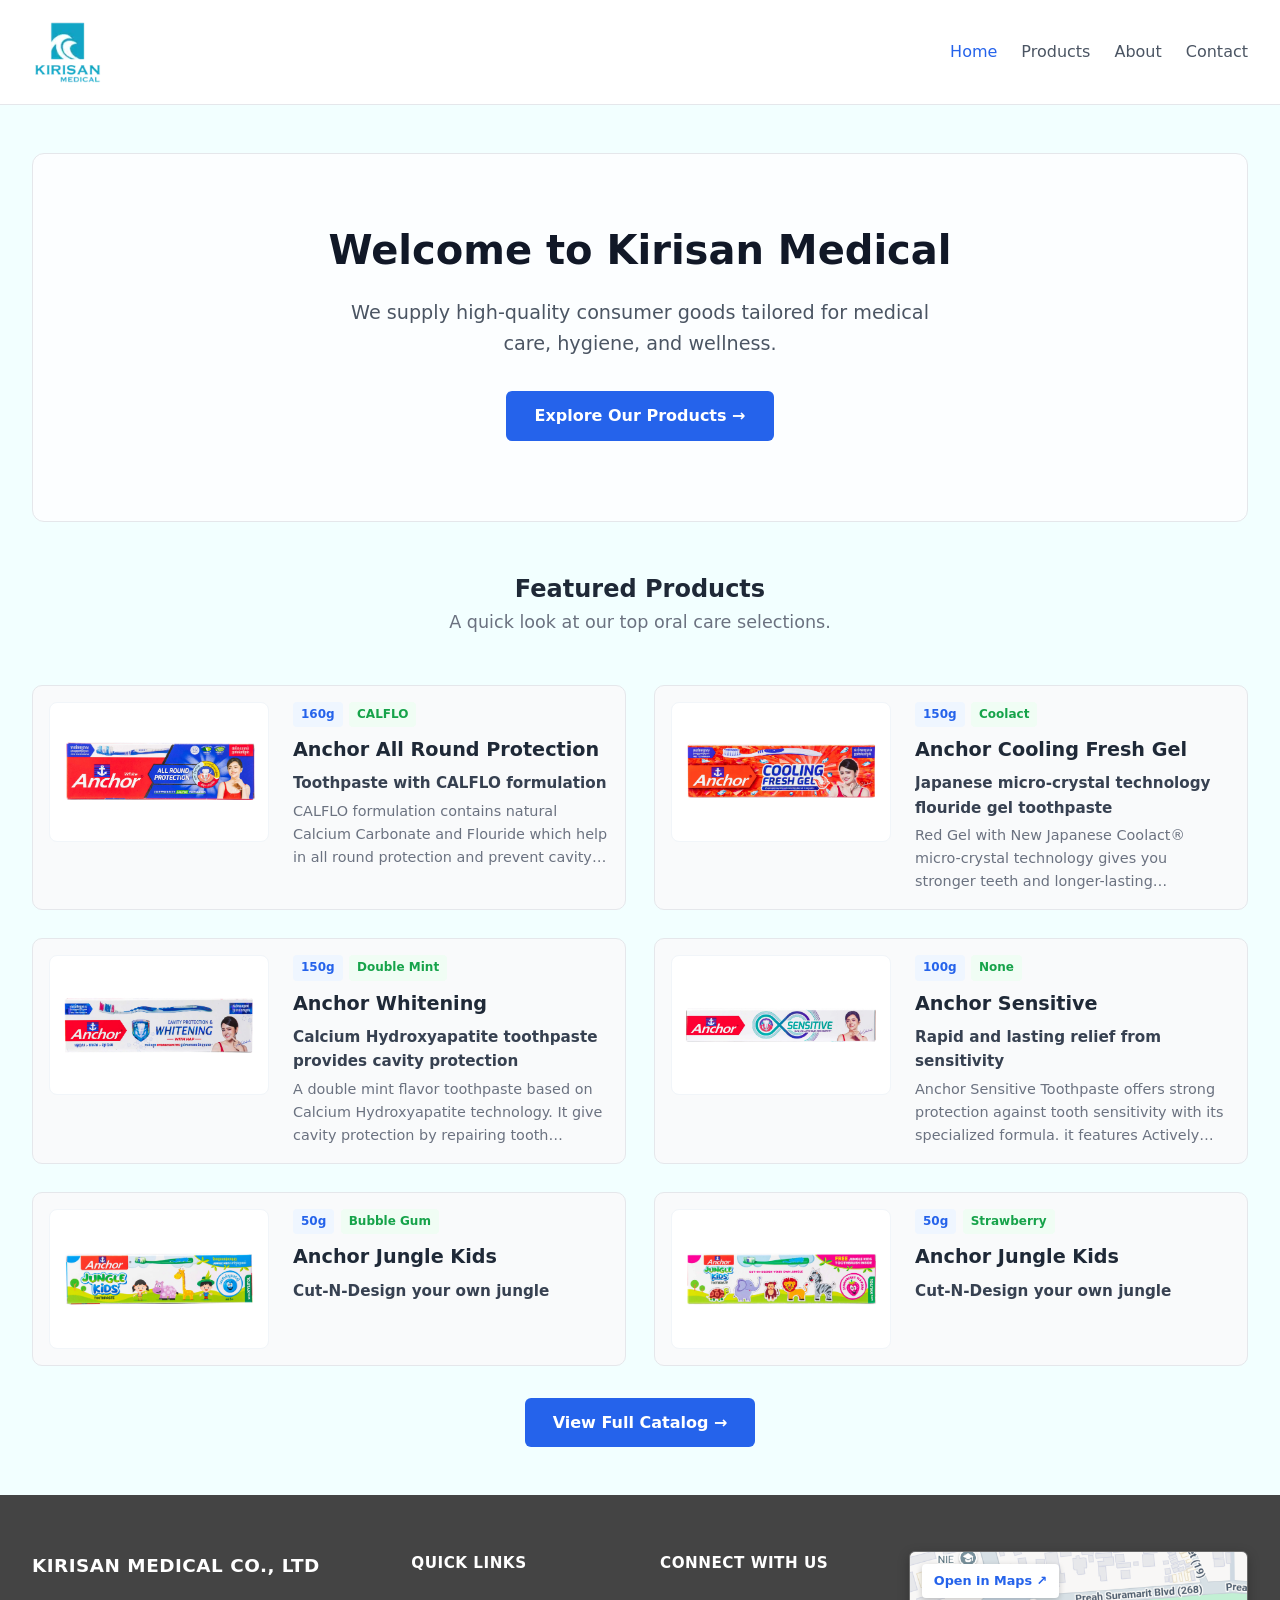
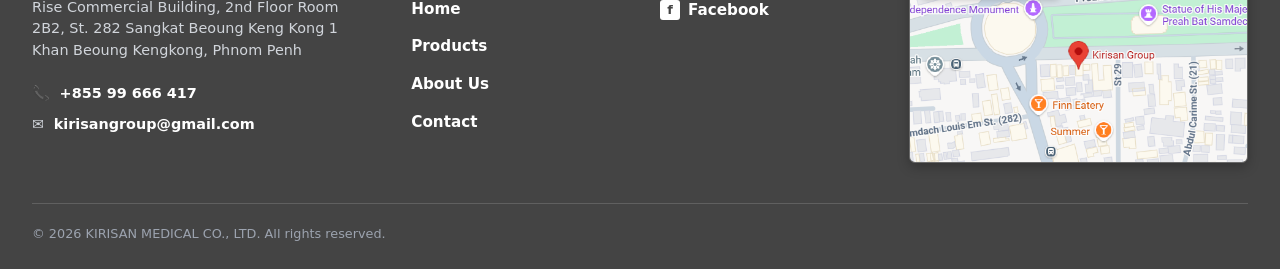
==== commit 008ea197: "cconvert img to webp and add logo" ====
--- a/index.html
+++ b/index.html
@@ -3,6 +3,7 @@
 <head>
   <meta charset="UTF-8">
   <meta name="viewport" content="width=device-width, initial-scale=1.0">
+  <meta name="description" content="Welcome to Kirisan Medical. Discover high-quality consumer goods, family oral care products, and hygiene solutions tailored for everyday wellness.">
   <title>Kirisan Medical</title>
   <link rel="stylesheet" href="css/style.css">
   <script src="js/script.js" defer></script>
--- a/css/style.css
+++ b/css/style.css
@@ -21,7 +21,7 @@
 
 .content {
   flex: 1;
-  max-width: 1600px;
+  max-width: 1440px;
   width: 100%;
   margin: 0 auto;
   padding: 3rem 2rem;
@@ -37,7 +37,7 @@
 }
 
 .navbar {
-  max-width: 1600px;
+  max-width: 1440px;
   margin: 0 auto;
   display: flex;
   justify-content: space-between;
@@ -229,7 +229,7 @@
   background-color: #f9fafb;
   border: 1px solid #e5e7eb;
   border-radius: 10px;
-  padding: 1.5rem;
+  padding: 1rem;
   cursor: pointer;
   display: flex;
   flex-direction: row;
@@ -245,10 +245,9 @@
   box-shadow: 0 4px 12px rgba(37, 99, 235, 0.08);
 }
 
-/* --- PRODUCT IMAGE & INFO CONTAINERS --- */
 .product-image {
   flex: 0 0 220px;
-  height: 200px;
+  height: 140px;
   background-color: #ffffff;
   border: 1px solid #f1f5f9;
   border-radius: 8px;
@@ -278,7 +277,6 @@
   min-width: 0;
 }
 
-/* --- TEXT & TYPOGRAPHY CLAMPING --- */
 .product-card h3 {
   font-size: 1.2rem;
   margin-bottom: 0.35rem;
@@ -306,7 +304,6 @@
   text-overflow: ellipsis;
 }
 
-/* --- META TAGS & BADGES --- */
 .meta-tags {
   display: flex;
   gap: 0.4rem;
@@ -331,57 +328,6 @@
   background-color: #f0fdf4;
   color: #16a34a;
   text-transform: capitalize;
-}
-
-/* --- HORIZONTAL SIDE-SCROLLING CONTAINER --- */
-.product-grid.scroll-x {
-  display: flex;
-  overflow-x: auto;
-  gap: 1.25rem;
-  padding-bottom: 1rem;
-  scroll-snap-type: x mandatory;
-  -webkit-overflow-scrolling: touch;
-  cursor: grab;
-  user-select: none;
-}
-
-.product-grid.scroll-x .product-card {
-  flex: 0 0 360px;
-  scroll-snap-align: start;
-  background-color: #f9fafb;
-  border: 1px solid #e5e7eb;
-  border-radius: 8px;
-  padding: 1.25rem;
-  transition: border-color 0.2s, transform 0.2s;
-}
-
-.product-grid.scroll-x .product-card:hover {
-  border-color: #2563eb;
-  transform: translateY(-2px);
-}
-
-.product-grid.scroll-x::-webkit-scrollbar {
-  height: 6px;
-}
-
-.product-grid.scroll-x::-webkit-scrollbar-track {
-  background: #f1f5f9;
-  border-radius: 10px;
-}
-
-.product-grid.scroll-x::-webkit-scrollbar-thumb {
-  background: #cbd5e1;
-  border-radius: 10px;
-}
-
-.product-grid.scroll-x::-webkit-scrollbar-thumb:hover {
-  background: #94a3b8;
-}
-
-.product-grid.scroll-x.dragging {
-  cursor: grabbing;
-  scroll-snap-type: none;
-  scroll-behavior: auto;
 }
 
 /* --- LIGHTBOX POPUP MODAL --- */
@@ -458,18 +404,175 @@
   }
 }
 
-/* --- ABOUT & CONTACT CARDS --- */
+/* --- ABOUT & CONTACT PAGE LAYOUTS --- */
+.about-grid,
+.contact-grid {
+  display: grid;
+  grid-template-columns: repeat(auto-fit, minmax(320px, 1fr));
+  gap: 2rem;
+  max-width: 1200px;
+  margin: 0 auto;
+}
+
 .about-card, 
-.contact-info-card {
+.contact-info-card,
+.contact-card,
+.value-card {
   background: #ffffff;
   border: 1px solid #e5e7eb;
-  border-radius: 10px;
-  padding: 2rem;
-  max-width: 700px;
-  margin: 0 auto;
-}
-
-/* --- FOOTER REDESIGN --- */
+  border-radius: 12px;
+  padding: 2.5rem;
+  box-shadow: 0 4px 6px -1px rgba(0, 0, 0, 0.04), 0 2px 4px -1px rgba(0, 0, 0, 0.02);
+  transition: transform 0.2s ease, box-shadow 0.2s ease;
+}
+
+.about-card:hover,
+.contact-card:hover,
+.value-card:hover {
+  transform: translateY(-2px);
+  box-shadow: 0 10px 15px -3px rgba(0, 0, 0, 0.08);
+}
+
+.about-card h2,
+.contact-info-card h2,
+.contact-card h2 {
+  font-size: 1.5rem;
+  color: #111827;
+  margin-bottom: 1rem;
+  border-bottom: 2px solid #f3f4f6;
+  padding-bottom: 0.75rem;
+}
+
+.about-card p,
+.contact-info-card p {
+  color: #4b5563;
+  line-height: 1.7;
+}
+
+/* --- VALUES SECTION (ABOUT PAGE) --- */
+.values-section {
+  margin-top: 3rem;
+}
+
+.values-header {
+  text-align: center;
+  margin-bottom: 2rem;
+}
+
+.values-header h2 {
+  font-size: 1.75rem;
+  color: #111827;
+}
+
+.value-card {
+  text-align: center;
+  padding: 2rem 1.5rem;
+}
+
+.value-icon {
+  width: 52px;
+  height: 52px;
+  background-color: #eff6ff;
+  color: #2563eb;
+  border-radius: 50%;
+  display: inline-flex;
+  align-items: center;
+  justify-content: center;
+  font-size: 1.5rem;
+  margin-bottom: 1rem;
+}
+
+.value-card h3 {
+  font-size: 1.2rem;
+  color: #1f2937;
+  margin-bottom: 0.5rem;
+}
+
+.value-card p {
+  font-size: 0.95rem;
+  color: #6b7280;
+}
+
+/* --- CONTACT DETAILS & LIST --- */
+.contact-list {
+  list-style: none;
+  padding: 0;
+  margin: 1.5rem 0 0 0;
+  display: flex;
+  flex-direction: column;
+  gap: 1.5rem;
+}
+
+.contact-item-row {
+  display: flex;
+  align-items: flex-start;
+  gap: 1rem;
+}
+
+.contact-item-icon {
+  flex-shrink: 0;
+  width: 42px;
+  height: 42px;
+  background-color: #eff6ff;
+  color: #2563eb;
+  border-radius: 8px;
+  display: flex;
+  align-items: center;
+  justify-content: center;
+  font-size: 1.2rem;
+}
+
+.contact-item-details {
+  display: flex;
+  flex-direction: column;
+}
+
+.contact-item-details span.label {
+  font-size: 0.8rem;
+  text-transform: uppercase;
+  letter-spacing: 0.5px;
+  color: #9ca3af;
+  font-weight: 700;
+  margin-bottom: 0.2rem;
+}
+
+.contact-item-details a,
+.contact-item-details address {
+  font-style: normal;
+  font-size: 1rem;
+  color: #1f2937;
+  font-weight: 500;
+  text-decoration: none;
+  transition: color 0.2s;
+}
+
+.contact-item-details a:hover {
+  color: #2563eb;
+  text-decoration: underline;
+}
+
+/* --- MAP BANNER CARD (CONTACT PAGE) --- */
+.map-preview-card {
+  display: flex;
+  flex-direction: column;
+  justify-content: space-between;
+  background-color: #ffffff;
+  border: 1px solid #e5e7eb;
+  border-radius: 12px;
+  overflow: hidden;
+}
+
+.map-preview-card img {
+  width: 100%;
+  height: 240px;
+  object-fit: cover;
+}
+
+.map-card-body {
+  padding: 1.5rem;
+}
+
+/* --- FOOTER --- */
 .site-footer {
   background-color: #444444;
   color: #e5e7eb;
@@ -645,6 +748,13 @@
   }
 }
 
+@media (max-width: 768px) {
+  .about-grid,
+  .contact-grid {
+    grid-template-columns: 1fr;
+  }
+}
+
 @media (max-width: 600px) {
   .mobile-toggle {
     display: block;
@@ -686,4 +796,20 @@
     flex: 0 0 120px;
     height: 120px;
   }
+}
+
+.logo {
+  display: flex;
+  align-items: center;
+  gap: 0.6rem;
+  font-size: 1.25rem;
+  font-weight: 700;
+  color: #2563eb;
+  text-decoration: none;
+}
+
+.logo-icon {
+  width: 72px;
+  height: 72px;
+  object-fit: contain;
 }
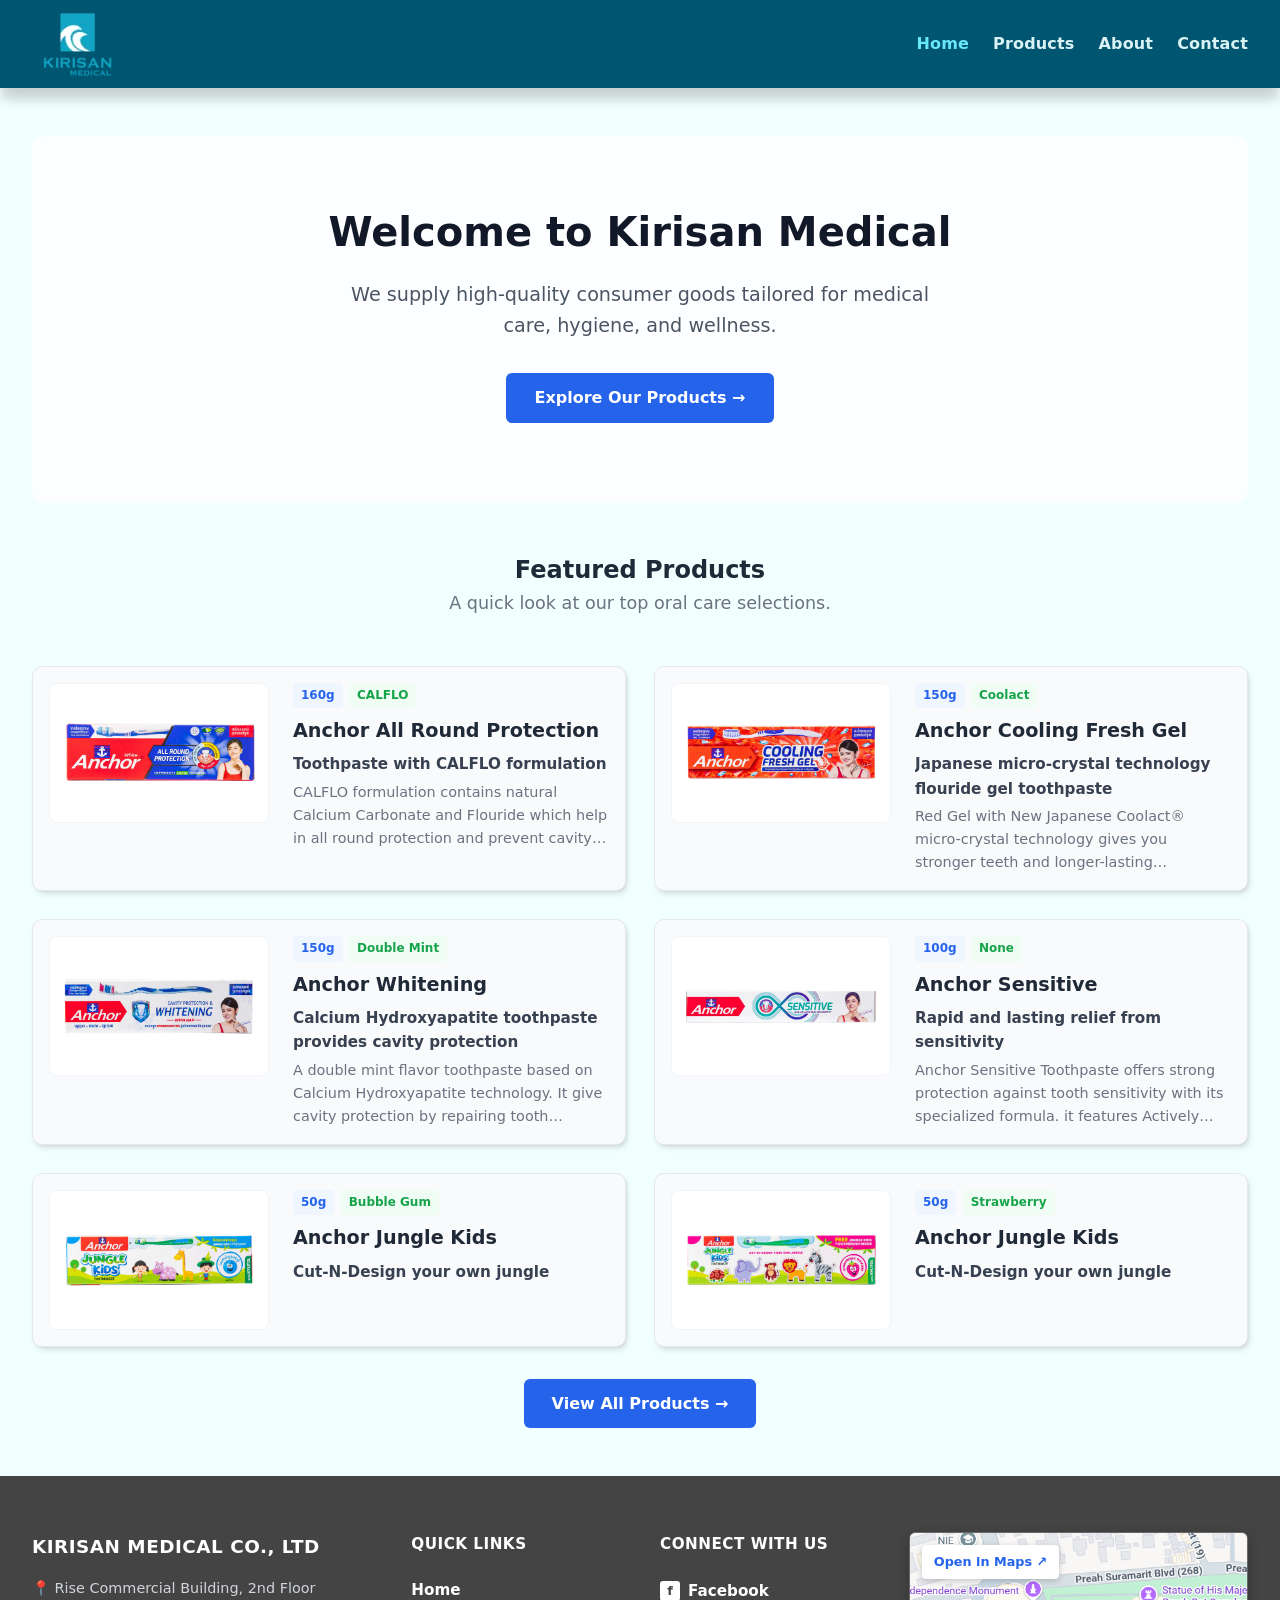
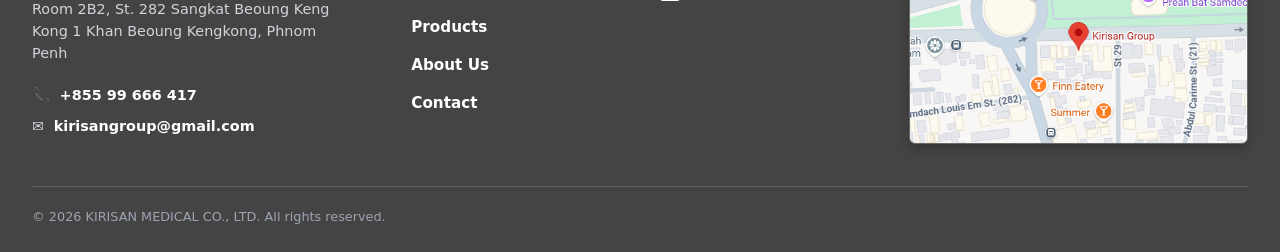
==== commit aeb7f19e: "no commend" ====
--- a/index.html
+++ b/index.html
@@ -15,7 +15,7 @@
     <section id="home" class="hero-section">
       <h1>Welcome to Kirisan Medical</h1>
       <p>We supply high-quality consumer goods tailored for medical care, hygiene, and wellness.</p>
-      <a href="products.html" class="btn">Explore Our Products →</a>
+      <a href="products.html" class="btn" title="View All Products">Explore Our Products →</a>
     </section>
 
     <section class="products-section">
@@ -27,7 +27,7 @@
       <div class="product-grid" id="featured-products"></div>
 
       <div style="text-align: center; margin-top: 2rem;">
-        <a href="products.html" class="btn">View Full Catalog →</a>
+        <a href="products.html" class="btn" title="View all Products">View All Products →</a>
       </div>
     </section>
   </main>
--- a/css/style.css
+++ b/css/style.css
@@ -29,11 +29,12 @@
 
 /* --- HEADER & NAVBAR --- */
 .site-header {
-  background-color: #ffffff;
-  border-bottom: 1px solid #e5e7eb;
+  background-color: #005670;
   position: sticky;
   top: 0;
   z-index: 1000;
+  box-shadow: 0px 12px 12px -1px rgba(0, 0, 0, 0.1), 0px 12px 12px -2px rgba(0, 0, 0, 0.1);
+
 }
 
 .navbar {
@@ -42,15 +43,30 @@
   display: flex;
   justify-content: space-between;
   align-items: center;
-  padding: 1rem 2rem;
+  padding: 0.5rem 2rem;
   position: relative;
 }
 
 .logo {
-  font-size: 1.25rem;
-  font-weight: 700;
-  color: #2563eb;
+  display: flex;
+  align-items: center;
+  justify-content: center;
   text-decoration: none;
+  align-self: center;
+}
+
+.logo-icon {
+  width: 92px;
+  height: auto;
+  max-height: 72px;
+  object-fit: contain;
+  transition: transform 0.2s ease, filter 0.2s ease;
+  display: block;
+}
+
+.logo:hover .logo-icon {
+  transform: scale(1.05);
+  filter: brightness(1.08);
 }
 
 .nav-links {
@@ -61,20 +77,22 @@
 
 .nav-links a {
   text-decoration: none;
-  color: #4b5563;
-  font-weight: 500;
+  color: #d9f3f5;
+  font-weight: 600;
+  letter-spacing: 0.01em;
   transition: color 0.2s;
 }
 
 .nav-links a:hover,
 .nav-links a.active {
-  color: #2563eb;
+  color: #67e8f9;
 }
 
 .mobile-toggle {
   display: none;
   background: none;
   border: none;
+  color: #d9f3f5;
   font-size: 1.5rem;
   cursor: pointer;
 }
@@ -100,7 +118,6 @@
   text-align: center;
   padding: 4rem 1rem 5rem 1rem;
   background: #fcfeff;
-  border: 1px solid #e5e7eb;
   border-radius: 12px;
   margin-bottom: 3rem;
 }
@@ -236,13 +253,19 @@
   align-items: flex-start;
   gap: 1.5rem;
   width: 100%;
+  
+  /* Tailwind shadow-md */
+  box-shadow: 2px 4px 6px -1px rgba(0, 0, 0, 0.1), 2px 2px 4px -2px rgba(0, 0, 0, 0.1);
+
   transition: transform 0.2s, border-color 0.2s, box-shadow 0.2s;
 }
 
 .product-card:hover {
   transform: translateY(-3px);
   border-color: #2563eb;
-  box-shadow: 0 4px 12px rgba(37, 99, 235, 0.08);
+  
+  /* Tailwind shadow-lg on hover */
+  box-shadow: 0 10px 15px -3px rgba(0, 0, 0, 0.1), 0 4px 6px -4px rgba(0, 0, 0, 0.1);
 }
 
 .product-image {
@@ -767,9 +790,9 @@
     top: 100%;
     left: 0;
     width: 100%;
-    background-color: #ffffff;
+    background-color: #082f3b;
     padding: 1rem 1.5rem;
-    border-bottom: 1px solid #e5e7eb;
+    border-bottom: 1px solid #164e63;
   }
 
   .nav-links.active {
@@ -796,20 +819,4 @@
     flex: 0 0 120px;
     height: 120px;
   }
-}
-
-.logo {
-  display: flex;
-  align-items: center;
-  gap: 0.6rem;
-  font-size: 1.25rem;
-  font-weight: 700;
-  color: #2563eb;
-  text-decoration: none;
-}
-
-.logo-icon {
-  width: 72px;
-  height: 72px;
-  object-fit: contain;
 }
